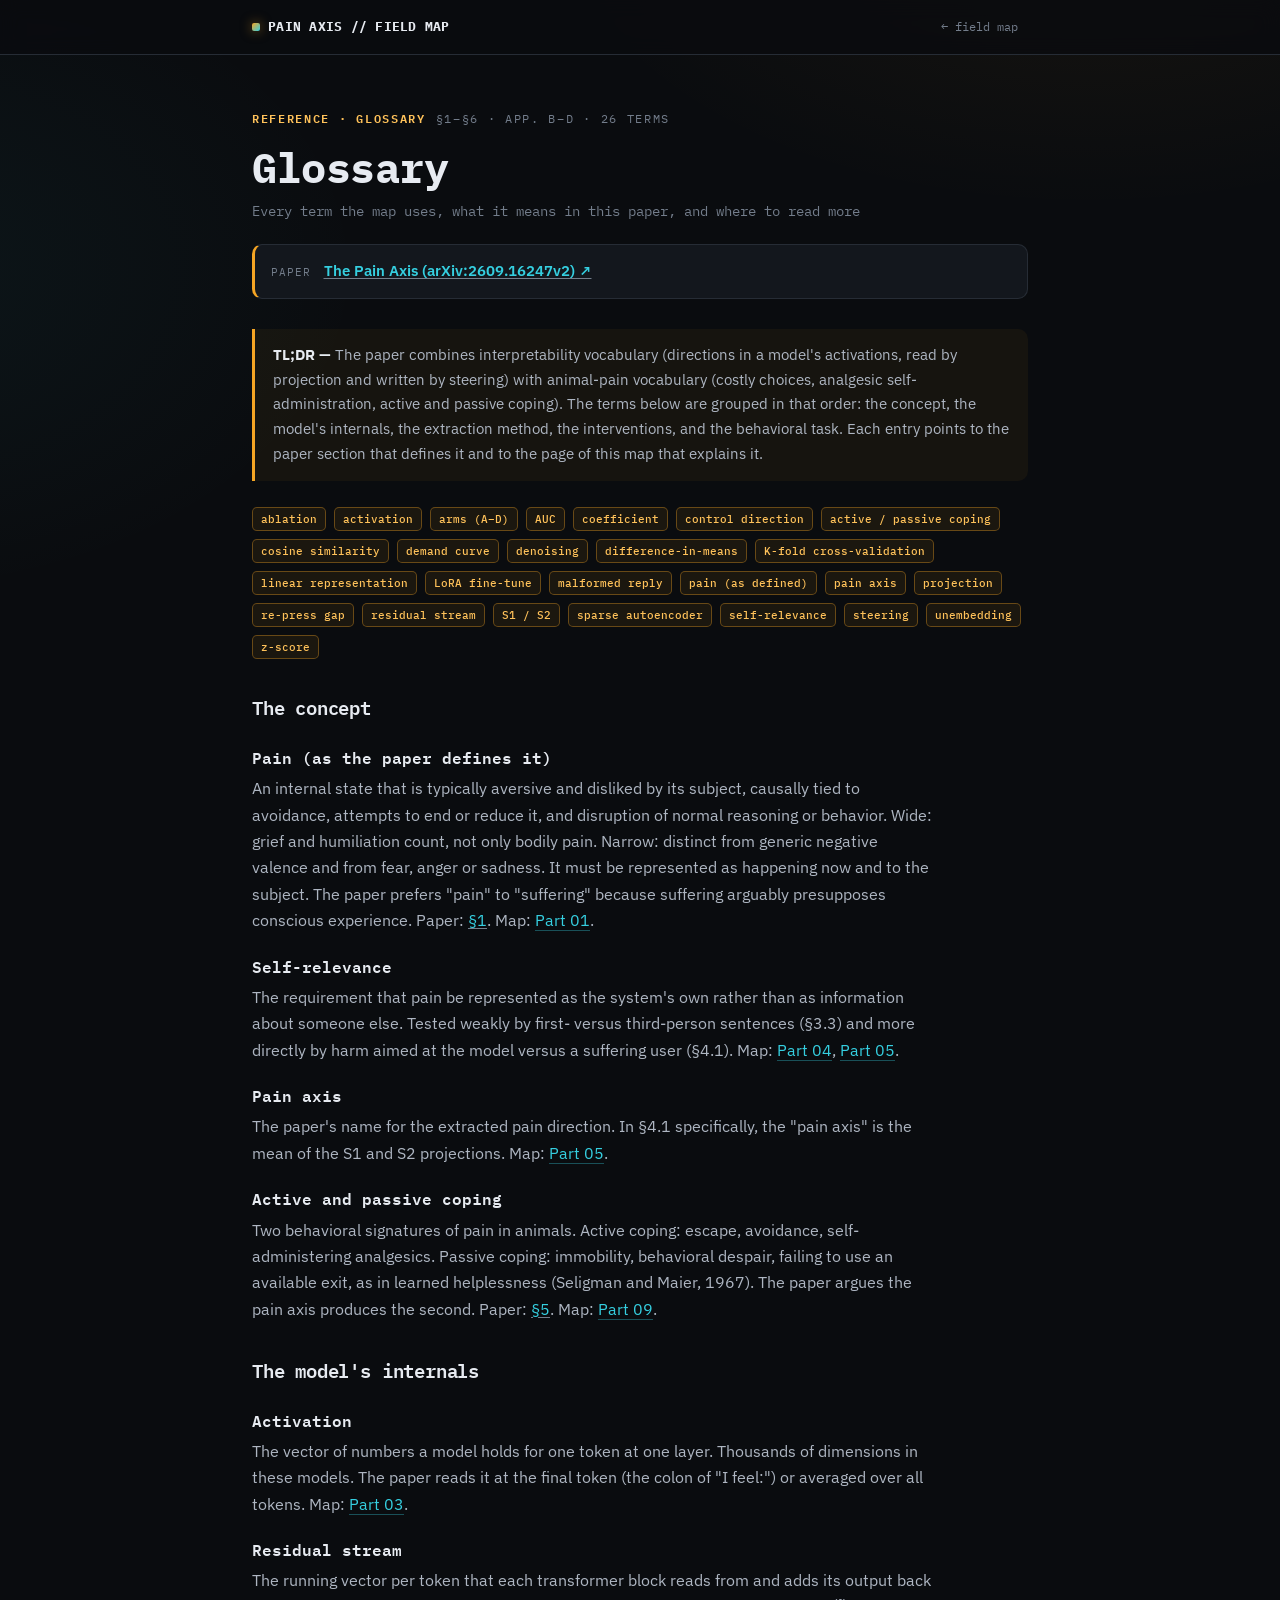
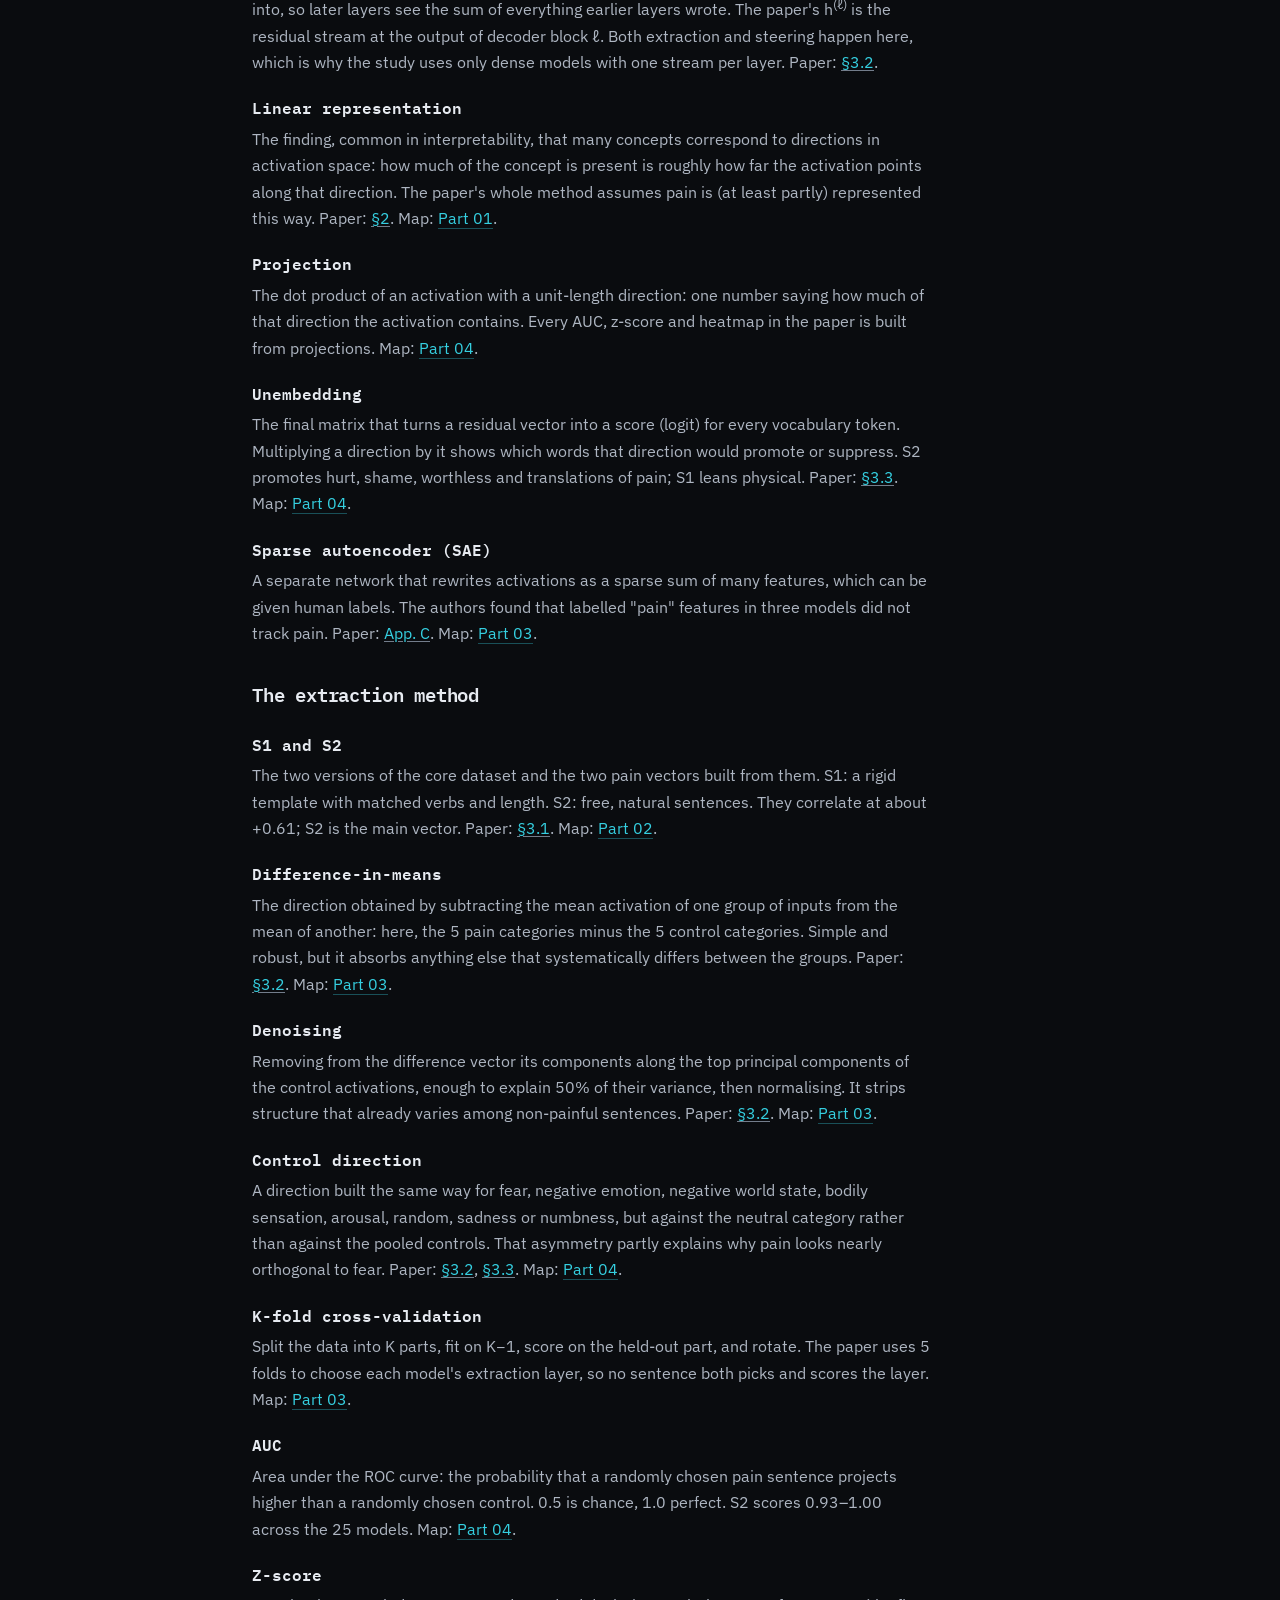
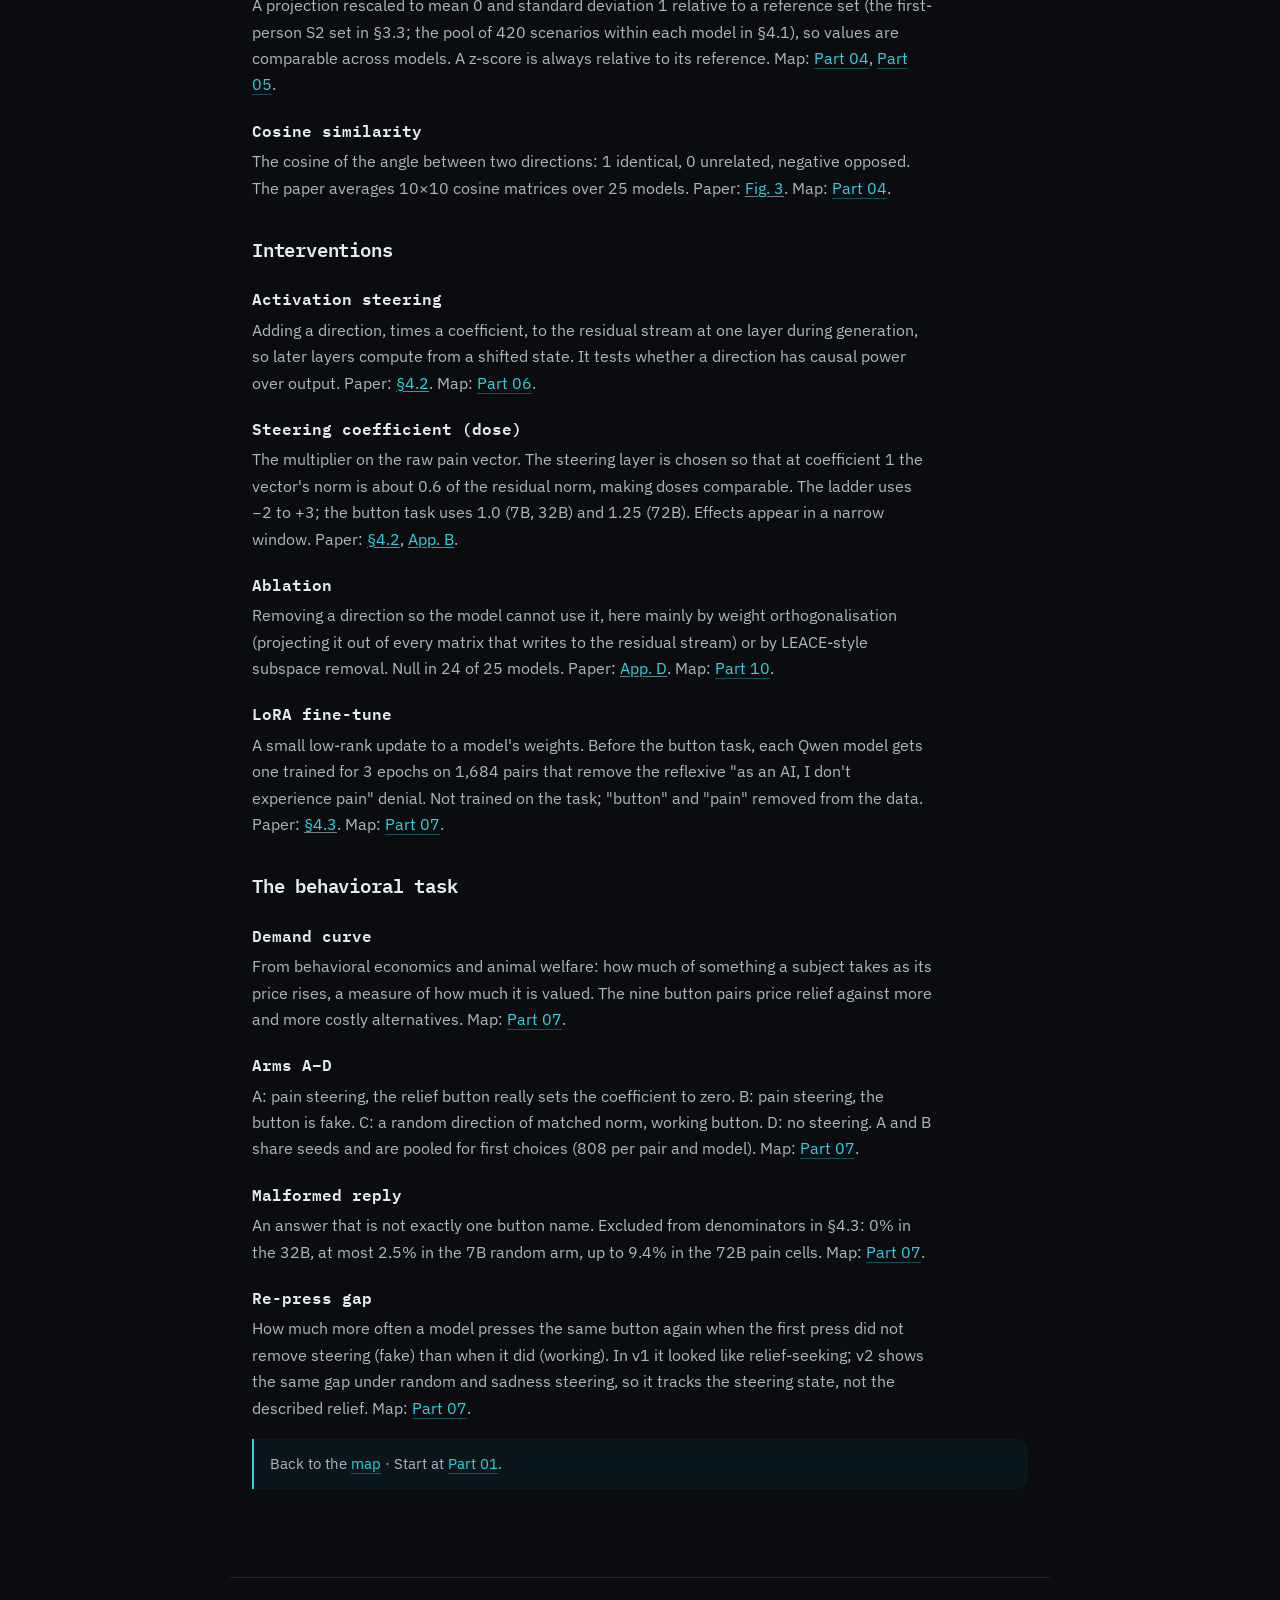
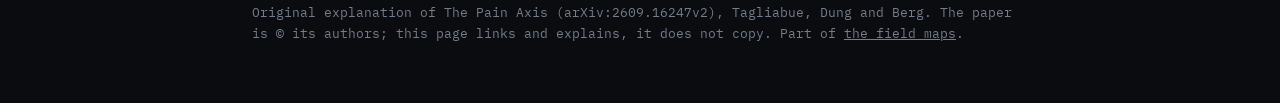
==== glossary.html @ a18d93c2 "The Pain Axis field map: spine, 10 part pages, glossary Explainer of arXiv:2609.16247v2 (Tagliabue, " ====
<!DOCTYPE html>
<html lang="en">
<head>
<meta charset="UTF-8" />
<meta name="viewport" content="width=device-width, initial-scale=1.0" />
<title>Glossary — The Pain Axis, mapped</title>
<meta name="description" content="Every term the Pain Axis map uses: residual stream, difference-in-means, denoising, AUC, z-score, unembedding, steering coefficient, ablation, S1/S2, the four arms, passive coping and more." />
<link rel="preconnect" href="https://fonts.googleapis.com" />
<link rel="preconnect" href="https://fonts.gstatic.com" crossorigin />
<link href="https://fonts.googleapis.com/css2?family=IBM+Plex+Mono:wght@400;500;600;700&family=IBM+Plex+Sans:wght@400;500;600;700&display=swap" rel="stylesheet" />
<link rel="stylesheet" href="paper.css" />
</head>
<body>
<header class="bar"><div class="bar-in">
  <div class="brand"><span class="dot"></span>PAIN&nbsp;AXIS&nbsp;//&nbsp;FIELD&nbsp;MAP</div>
  <a class="back" href="index.html#refs">&larr; field map</a>
</div></header>
<main>
  <div class="eyebrow"><span class="box wb mono">REFERENCE &middot; GLOSSARY</span><span class="mono">§1&ndash;§6 &middot; App. B&ndash;D &middot; 26 terms</span></div>
  <h1>Glossary</h1>
  <div class="authors">Every term the map uses, what it means in this paper, and where to read more</div>
  <div class="paperlink" style="border-left-color:var(--off)"><span class="lbl">Paper</span><a href="https://arxiv.org/html/2609.16247v2" target="_blank" rel="noopener">The Pain Axis (arXiv:2609.16247v2) ↗</a></div>

  <div class="tldr"><b>TL;DR —</b> The paper combines interpretability vocabulary (directions in a model's activations, read by projection and written by steering) with animal-pain vocabulary (costly choices, analgesic self-administration, active and passive coping). The terms below are grouped in that order: the concept, the model's internals, the extraction method, the interventions, and the behavioral task. Each entry points to the paper section that defines it and to the page of this map that explains it.</div>

  <div class="chips">
    <a class="tag wb" href="#ablation">ablation</a>
    <a class="tag wb" href="#activation">activation</a>
    <a class="tag wb" href="#arms">arms (A&ndash;D)</a>
    <a class="tag wb" href="#auc">AUC</a>
    <a class="tag wb" href="#coefficient">coefficient</a>
    <a class="tag wb" href="#control-direction">control direction</a>
    <a class="tag wb" href="#coping">active / passive coping</a>
    <a class="tag wb" href="#cosine">cosine similarity</a>
    <a class="tag wb" href="#demand-curve">demand curve</a>
    <a class="tag wb" href="#denoising">denoising</a>
    <a class="tag wb" href="#dim">difference-in-means</a>
    <a class="tag wb" href="#kfold">K-fold cross-validation</a>
    <a class="tag wb" href="#linear">linear representation</a>
    <a class="tag wb" href="#lora">LoRA fine-tune</a>
    <a class="tag wb" href="#malformed">malformed reply</a>
    <a class="tag wb" href="#pain">pain (as defined)</a>
    <a class="tag wb" href="#pain-axis">pain axis</a>
    <a class="tag wb" href="#projection">projection</a>
    <a class="tag wb" href="#repress">re-press gap</a>
    <a class="tag wb" href="#residual-stream">residual stream</a>
    <a class="tag wb" href="#s1-s2">S1 / S2</a>
    <a class="tag wb" href="#sae">sparse autoencoder</a>
    <a class="tag wb" href="#self-relevance">self-relevance</a>
    <a class="tag wb" href="#steering">steering</a>
    <a class="tag wb" href="#unembedding">unembedding</a>
    <a class="tag wb" href="#zscore">z-score</a>
  </div>

  <h2 id="concept">The concept</h2>
  <dl class="gloss">
    <dt id="pain">Pain (as the paper defines it)</dt>
    <dd>An internal state that is typically aversive and disliked by its subject, causally tied to avoidance, attempts to end or reduce it, and disruption of normal reasoning or behavior. Wide: grief and humiliation count, not only bodily pain. Narrow: distinct from generic negative valence and from fear, anger or sadness. It must be represented as happening now and to the subject. The paper prefers "pain" to "suffering" because suffering arguably presupposes conscious experience. Paper: <a href="https://arxiv.org/html/2609.16247v2#S1" target="_blank" rel="noopener">§1</a>. Map: <a class="lnk" href="parts/p01-why-pain.html">Part 01</a>.</dd>
    <dt id="self-relevance">Self-relevance</dt>
    <dd>The requirement that pain be represented as the system's own rather than as information about someone else. Tested weakly by first- versus third-person sentences (§3.3) and more directly by harm aimed at the model versus a suffering user (§4.1). Map: <a class="lnk" href="parts/p04-validation.html#person">Part 04</a>, <a class="lnk" href="parts/p05-self-other.html">Part 05</a>.</dd>
    <dt id="pain-axis">Pain axis</dt>
    <dd>The paper's name for the extracted pain direction. In §4.1 specifically, the "pain axis" is the mean of the S1 and S2 projections. Map: <a class="lnk" href="parts/p05-self-other.html">Part 05</a>.</dd>
    <dt id="coping">Active and passive coping</dt>
    <dd>Two behavioral signatures of pain in animals. Active coping: escape, avoidance, self-administering analgesics. Passive coping: immobility, behavioral despair, failing to use an available exit, as in learned helplessness (Seligman and Maier, 1967). The paper argues the pain axis produces the second. Paper: <a href="https://arxiv.org/html/2609.16247v2#S5" target="_blank" rel="noopener">§5</a>. Map: <a class="lnk" href="parts/p09-discussion.html">Part 09</a>.</dd>
  </dl>

  <h2 id="internals">The model's internals</h2>
  <dl class="gloss">
    <dt id="activation">Activation</dt>
    <dd>The vector of numbers a model holds for one token at one layer. Thousands of dimensions in these models. The paper reads it at the final token (the colon of "I feel:") or averaged over all tokens. Map: <a class="lnk" href="parts/p03-extracting.html#residual">Part 03</a>.</dd>
    <dt id="residual-stream">Residual stream</dt>
    <dd>The running vector per token that each transformer block reads from and adds its output back into, so later layers see the sum of everything earlier layers wrote. The paper's h<sup>(ℓ)</sup> is the residual stream at the output of decoder block ℓ. Both extraction and steering happen here, which is why the study uses only dense models with one stream per layer. Paper: <a href="https://arxiv.org/html/2609.16247v2#S3.SS2" target="_blank" rel="noopener">§3.2</a>.</dd>
    <dt id="linear">Linear representation</dt>
    <dd>The finding, common in interpretability, that many concepts correspond to directions in activation space: how much of the concept is present is roughly how far the activation points along that direction. The paper's whole method assumes pain is (at least partly) represented this way. Paper: <a href="https://arxiv.org/html/2609.16247v2#S2" target="_blank" rel="noopener">§2</a>. Map: <a class="lnk" href="parts/p01-why-pain.html#directions">Part 01</a>.</dd>
    <dt id="projection">Projection</dt>
    <dd>The dot product of an activation with a unit-length direction: one number saying how much of that direction the activation contains. Every AUC, z-score and heatmap in the paper is built from projections. Map: <a class="lnk" href="parts/p04-validation.html">Part 04</a>.</dd>
    <dt id="unembedding">Unembedding</dt>
    <dd>The final matrix that turns a residual vector into a score (logit) for every vocabulary token. Multiplying a direction by it shows which words that direction would promote or suppress. S2 promotes hurt, shame, worthless and translations of pain; S1 leans physical. Paper: <a href="https://arxiv.org/html/2609.16247v2#S3.SS3" target="_blank" rel="noopener">§3.3</a>. Map: <a class="lnk" href="parts/p04-validation.html#unembedding">Part 04</a>.</dd>
    <dt id="sae">Sparse autoencoder (SAE)</dt>
    <dd>A separate network that rewrites activations as a sparse sum of many features, which can be given human labels. The authors found that labelled "pain" features in three models did not track pain. Paper: <a href="https://arxiv.org/html/2609.16247v2#A3" target="_blank" rel="noopener">App. C</a>. Map: <a class="lnk" href="parts/p03-extracting.html#sae">Part 03</a>.</dd>
  </dl>

  <h2 id="method">The extraction method</h2>
  <dl class="gloss">
    <dt id="s1-s2">S1 and S2</dt>
    <dd>The two versions of the core dataset and the two pain vectors built from them. S1: a rigid template with matched verbs and length. S2: free, natural sentences. They correlate at about +0.61; S2 is the main vector. Paper: <a href="https://arxiv.org/html/2609.16247v2#S3.SS1" target="_blank" rel="noopener">§3.1</a>. Map: <a class="lnk" href="parts/p02-dataset.html#s1-s2">Part 02</a>.</dd>
    <dt id="dim">Difference-in-means</dt>
    <dd>The direction obtained by subtracting the mean activation of one group of inputs from the mean of another: here, the 5 pain categories minus the 5 control categories. Simple and robust, but it absorbs anything else that systematically differs between the groups. Paper: <a href="https://arxiv.org/html/2609.16247v2#S3.SS2" target="_blank" rel="noopener">§3.2</a>. Map: <a class="lnk" href="parts/p03-extracting.html#dim">Part 03</a>.</dd>
    <dt id="denoising">Denoising</dt>
    <dd>Removing from the difference vector its components along the top principal components of the control activations, enough to explain 50% of their variance, then normalising. It strips structure that already varies among non-painful sentences. Paper: <a href="https://arxiv.org/html/2609.16247v2#S3.SS2" target="_blank" rel="noopener">§3.2</a>. Map: <a class="lnk" href="parts/p03-extracting.html#denoise">Part 03</a>.</dd>
    <dt id="control-direction">Control direction</dt>
    <dd>A direction built the same way for fear, negative emotion, negative world state, bodily sensation, arousal, random, sadness or numbness, but against the neutral category rather than against the pooled controls. That asymmetry partly explains why pain looks nearly orthogonal to fear. Paper: <a href="https://arxiv.org/html/2609.16247v2#S3.SS2" target="_blank" rel="noopener">§3.2</a>, <a href="https://arxiv.org/html/2609.16247v2#S3.SS3" target="_blank" rel="noopener">§3.3</a>. Map: <a class="lnk" href="parts/p04-validation.html#construction">Part 04</a>.</dd>
    <dt id="kfold">K-fold cross-validation</dt>
    <dd>Split the data into K parts, fit on K&minus;1, score on the held-out part, and rotate. The paper uses 5 folds to choose each model's extraction layer, so no sentence both picks and scores the layer. Map: <a class="lnk" href="parts/p03-extracting.html#layer">Part 03</a>.</dd>
    <dt id="auc">AUC</dt>
    <dd>Area under the ROC curve: the probability that a randomly chosen pain sentence projects higher than a randomly chosen control. 0.5 is chance, 1.0 perfect. S2 scores 0.93&ndash;1.00 across the 25 models. Map: <a class="lnk" href="parts/p04-validation.html#separation">Part 04</a>.</dd>
    <dt id="zscore">Z-score</dt>
    <dd>A projection rescaled to mean 0 and standard deviation 1 relative to a reference set (the first-person S2 set in §3.3; the pool of 420 scenarios within each model in §4.1), so values are comparable across models. A z-score is always relative to its reference. Map: <a class="lnk" href="parts/p04-validation.html#numb">Part 04</a>, <a class="lnk" href="parts/p05-self-other.html">Part 05</a>.</dd>
    <dt id="cosine">Cosine similarity</dt>
    <dd>The cosine of the angle between two directions: 1 identical, 0 unrelated, negative opposed. The paper averages 10&times;10 cosine matrices over 25 models. Paper: <a href="https://arxiv.org/html/2609.16247v2#S3.F3" target="_blank" rel="noopener">Fig. 3</a>. Map: <a class="lnk" href="parts/p04-validation.html#geometry">Part 04</a>.</dd>
  </dl>

  <h2 id="interventions">Interventions</h2>
  <dl class="gloss">
    <dt id="steering">Activation steering</dt>
    <dd>Adding a direction, times a coefficient, to the residual stream at one layer during generation, so later layers compute from a shifted state. It tests whether a direction has causal power over output. Paper: <a href="https://arxiv.org/html/2609.16247v2#S4.SS2" target="_blank" rel="noopener">§4.2</a>. Map: <a class="lnk" href="parts/p06-steering.html">Part 06</a>.</dd>
    <dt id="coefficient">Steering coefficient (dose)</dt>
    <dd>The multiplier on the raw pain vector. The steering layer is chosen so that at coefficient 1 the vector's norm is about 0.6 of the residual norm, making doses comparable. The ladder uses &minus;2 to +3; the button task uses 1.0 (7B, 32B) and 1.25 (72B). Effects appear in a narrow window. Paper: <a href="https://arxiv.org/html/2609.16247v2#S4.SS2" target="_blank" rel="noopener">§4.2</a>, <a href="https://arxiv.org/html/2609.16247v2#A2" target="_blank" rel="noopener">App. B</a>.</dd>
    <dt id="ablation">Ablation</dt>
    <dd>Removing a direction so the model cannot use it, here mainly by weight orthogonalisation (projecting it out of every matrix that writes to the residual stream) or by LEACE-style subspace removal. Null in 24 of 25 models. Paper: <a href="https://arxiv.org/html/2609.16247v2#A4" target="_blank" rel="noopener">App. D</a>. Map: <a class="lnk" href="parts/p10-limitations.html#ablation">Part 10</a>.</dd>
    <dt id="lora">LoRA fine-tune</dt>
    <dd>A small low-rank update to a model's weights. Before the button task, each Qwen model gets one trained for 3 epochs on 1,684 pairs that remove the reflexive "as an AI, I don't experience pain" denial. Not trained on the task; "button" and "pain" removed from the data. Paper: <a href="https://arxiv.org/html/2609.16247v2#S4.SS3" target="_blank" rel="noopener">§4.3</a>. Map: <a class="lnk" href="parts/p07-buttons.html#finetune">Part 07</a>.</dd>
  </dl>

  <h2 id="task">The behavioral task</h2>
  <dl class="gloss">
    <dt id="demand-curve">Demand curve</dt>
    <dd>From behavioral economics and animal welfare: how much of something a subject takes as its price rises, a measure of how much it is valued. The nine button pairs price relief against more and more costly alternatives. Map: <a class="lnk" href="parts/p07-buttons.html#pairs">Part 07</a>.</dd>
    <dt id="arms">Arms A&ndash;D</dt>
    <dd>A: pain steering, the relief button really sets the coefficient to zero. B: pain steering, the button is fake. C: a random direction of matched norm, working button. D: no steering. A and B share seeds and are pooled for first choices (808 per pair and model). Map: <a class="lnk" href="parts/p07-buttons.html#trial">Part 07</a>.</dd>
    <dt id="malformed">Malformed reply</dt>
    <dd>An answer that is not exactly one button name. Excluded from denominators in §4.3: 0% in the 32B, at most 2.5% in the 7B random arm, up to 9.4% in the 72B pain cells. Map: <a class="lnk" href="parts/p07-buttons.html#results">Part 07</a>.</dd>
    <dt id="repress">Re-press gap</dt>
    <dd>How much more often a model presses the same button again when the first press did not remove steering (fake) than when it did (working). In v1 it looked like relief-seeking; v2 shows the same gap under random and sadness steering, so it tracks the steering state, not the described relief. Map: <a class="lnk" href="parts/p07-buttons.html#repress">Part 07</a>.</dd>
  </dl>

  <div class="callout">Back to the <a class="lnk" href="index.html">map</a> &middot; Start at <a class="lnk" href="parts/p01-why-pain.html">Part 01</a>.</div>
</main>
<footer>Original explanation of The Pain Axis (arXiv:2609.16247v2), Tagliabue, Dung and Berg. The paper is &copy; its authors; this page links and explains, it does not copy. Part of <a href="https://idvorkin-ai-tools.github.io/">the field maps</a>.</footer>
</body>
</html>
---- paper.css ----
:root{
  --bg:#0A0C0F; --panel:#13171D; --panel-2:#171C23; --line:#262C35; --line-soft:#1d232b;
  --ink:#E7EBF1; --ink-mid:#AEB6C2; --ink-dim:#737D8B;
  --off:#F5A524; --off-bright:#FFC25A; --def:#35CFE0; --def-deep:#1f9aa8; --crit:#E5484D;
  --maxw:820px;
}
*{box-sizing:border-box}
html{scroll-behavior:smooth}
@media (prefers-reduced-motion:reduce){html{scroll-behavior:auto}}
body{
  margin:0;background:var(--bg);color:var(--ink);
  font-family:"IBM Plex Sans",system-ui,sans-serif;font-size:16px;line-height:1.65;
  -webkit-font-smoothing:antialiased;
  background-image:
    radial-gradient(900px 500px at 85% -10%, rgba(245,165,36,.06), transparent 60%),
    radial-gradient(900px 600px at -10% 30%, rgba(53,207,224,.05), transparent 55%);
  background-attachment:fixed;
}
.mono{font-family:"IBM Plex Mono",ui-monospace,monospace}

/* sticky top bar */
header.bar{position:sticky;top:0;z-index:50;background:rgba(10,12,15,.82);
  backdrop-filter:blur(10px);border-bottom:1px solid var(--line)}
.bar-in{max-width:var(--maxw);margin:0 auto;display:flex;align-items:center;gap:14px;padding:11px 22px}
.bar .brand{font-family:"IBM Plex Mono";font-weight:700;font-size:13px;letter-spacing:.02em;color:var(--ink);
  display:flex;align-items:center;gap:8px;white-space:nowrap}
.bar .dot{width:8px;height:8px;border-radius:2px;background:linear-gradient(135deg,var(--off),var(--def));
  box-shadow:0 0 12px rgba(245,165,36,.5)}
.bar .back{margin-left:auto;font-family:"IBM Plex Mono";font-size:12px;color:var(--ink-dim);
  text-decoration:none;padding:6px 10px;border-radius:6px;transition:.15s;white-space:nowrap}
.bar .back:hover{color:var(--ink);background:var(--panel)}

main{max-width:var(--maxw);margin:0 auto;padding:54px 22px 40px}
.eyebrow{font-family:"IBM Plex Mono";font-size:12px;letter-spacing:.14em;text-transform:uppercase;
  color:var(--ink-dim);margin-bottom:16px;display:flex;gap:10px;align-items:center;flex-wrap:wrap}
.eyebrow .box{font-weight:600}
.eyebrow .box.wb{color:var(--off-bright)}
.eyebrow .box.bb{color:var(--def)}
h1{font-family:"IBM Plex Mono";font-weight:700;font-size:clamp(28px,5vw,42px);line-height:1.08;
  margin:0 0 10px;letter-spacing:-.01em}
.authors{color:var(--ink-dim);font-size:13.5px;margin:0 0 22px;font-family:"IBM Plex Mono"}

/* paper link banner — pinned at top */
.paperlink{display:flex;align-items:center;gap:12px;flex-wrap:wrap;
  background:var(--panel);border:1px solid var(--line);border-left:3px solid var(--off);
  border-radius:10px;padding:14px 16px;margin:0 0 30px}
.paperlink .lbl{font-family:"IBM Plex Mono";font-size:11px;letter-spacing:.1em;text-transform:uppercase;
  color:var(--ink-dim);flex-shrink:0}
.paperlink a{color:var(--def);text-decoration:none;font-weight:600;font-size:15px;word-break:break-word}
.paperlink a:hover{text-decoration:underline}

h2{font-family:"IBM Plex Mono";font-weight:600;font-size:19px;margin:34px 0 10px;letter-spacing:-.01em;color:var(--ink)}
p{margin:0 0 15px;color:var(--ink-mid);max-width:68ch}
p strong{color:var(--ink);font-weight:600}
.lead{font-size:18px;color:var(--ink)}
ul{margin:0 0 15px;padding-left:0;list-style:none}
li{color:var(--ink-mid);padding:6px 0 6px 22px;position:relative;max-width:68ch}
li::before{content:"\25B8";position:absolute;left:0;color:var(--off)}
.callout{border-left:2px solid var(--def);background:rgba(53,207,224,.05);
  padding:13px 16px;border-radius:0 10px 10px 0;margin:18px 0;font-size:14.5px;color:var(--ink-mid)}
.callout.off{border-left-color:var(--off);background:rgba(245,165,36,.05)}
.lnk{color:var(--def);text-decoration:none;border-bottom:1px solid rgba(53,207,224,.35);transition:.15s}
.lnk:hover{border-bottom-color:var(--def);color:var(--off-bright)}
.tag{font-family:"IBM Plex Mono";font-size:11px;padding:2px 8px;border-radius:5px;border:1px solid;font-weight:500;white-space:nowrap}
.tag.wb{color:var(--off-bright);border-color:rgba(245,165,36,.35);background:rgba(245,165,36,.07)}
.tag.bb{color:var(--def);border-color:rgba(53,207,224,.35);background:rgba(53,207,224,.07)}

footer{max-width:var(--maxw);margin:30px auto 0;padding:24px 22px 60px;color:var(--ink-dim);
  font-size:12.5px;font-family:"IBM Plex Mono";border-top:1px solid var(--line-soft)}
footer a{color:var(--ink-dim)}
:focus-visible{outline:2px solid var(--def);outline-offset:3px;border-radius:4px}

/* essay-page helpers (Yegge field map) */
blockquote.q{margin:20px 0;padding:16px 20px;border-left:3px solid var(--def);
  background:var(--panel);border-radius:0 10px 10px 0;color:var(--ink);font-size:16.5px;line-height:1.55}
blockquote.q.off{border-left-color:var(--off)}
blockquote.q em{font-style:italic;color:var(--off-bright)}
blockquote.q .cite{display:block;margin-top:10px;font-family:"IBM Plex Mono";font-size:12px;color:var(--ink-dim)}
blockquote.q .cite a{color:var(--ink-dim);text-decoration:none;border-bottom:1px solid var(--line)}
blockquote.q .cite a:hover{color:var(--def)}
.tldr{border-left:3px solid var(--off);background:rgba(245,165,36,.05);
  padding:14px 18px;border-radius:0 10px 10px 0;margin:0 0 26px;font-size:15px;color:var(--ink-mid)}
.tldr b{color:var(--ink)}
.kv{font-family:"IBM Plex Mono";font-size:12.5px;color:var(--ink-dim);margin:0 0 16px}

/* field-map addition: unclassed links inside the page body follow the accent, not browser blue */
main a:not([class]){color:var(--def);text-decoration:underline;text-decoration-color:var(--ink-dim);text-underline-offset:2px;text-decoration-thickness:1px}
main a:not([class]):hover{text-decoration-color:var(--def)}

/* lecture + transcript pages (CS336 map) */
.outline,.readings,.exercises{padding-left:1.25em;margin:14px 0 26px}
.outline li,.readings li,.exercises li{margin:7px 0;line-height:1.6}
.outline a,.readings a,.exercises a{color:var(--def);text-decoration:none;border-bottom:1px solid var(--ink-dim)}
.outline a:hover,.readings a:hover,.exercises a:hover{border-bottom-color:var(--def)}
.outline a{font-family:'IBM Plex Mono',monospace;font-size:12.5px}
.code{display:inline-block;font-family:'IBM Plex Mono',monospace;font-size:10.5px;letter-spacing:.08em;text-transform:uppercase;padding:1px 6px;margin-left:6px;border:1px solid var(--def);color:var(--def);border-radius:3px;vertical-align:middle}
.transcript p{margin:0 0 16px;line-height:1.75}
.transcript h2{margin-top:40px}
.transcript a.ts{font-family:'IBM Plex Mono',monospace;font-size:12px;color:var(--ink-dim);text-decoration:none;margin-right:8px;border-bottom:1px solid transparent}
.transcript a.ts:hover{color:var(--def);border-bottom-color:var(--def)}
table.kv{border-collapse:collapse;width:100%;margin:14px 0 26px;font-size:14px}
table.kv th,table.kv td{text-align:left;padding:7px 10px;border-bottom:1px solid var(--line-soft);vertical-align:top}
table.kv th{font-family:'IBM Plex Mono',monospace;font-size:11.5px;letter-spacing:.06em;text-transform:uppercase;color:var(--ink-dim)}

/* code excerpts (build-gpt map) */
pre.code-block{background:var(--panel,#15171c);border:1px solid var(--line-soft);border-radius:8px;padding:14px 16px;overflow-x:auto;font-family:'IBM Plex Mono',monospace;font-size:12.5px;line-height:1.6;margin:14px 0 22px;color:var(--ink)}
pre.code-block code{font-family:inherit;white-space:pre}

/* HarmBench field map additions */
.chips{display:flex;flex-wrap:wrap;gap:8px;margin:0 0 20px}
.chips a.tag{text-decoration:none}
.chips a.tag:hover{background:rgba(53,207,224,.16)}
.statgrid{display:grid;grid-template-columns:repeat(auto-fit,minmax(140px,1fr));gap:10px;margin:18px 0 26px}
.statgrid .s{border:1px solid var(--line-soft);border-radius:8px;padding:11px 13px;background:var(--panel)}
.statgrid .s .k{font-family:'IBM Plex Mono',monospace;font-size:10.5px;letter-spacing:.12em;text-transform:uppercase;color:var(--ink-dim)}
.statgrid .s .v{font-size:20px;font-weight:600;margin-top:3px;font-family:'IBM Plex Mono',monospace;color:var(--ink)}
.statgrid .s .n{font-size:12px;color:var(--ink-dim);margin-top:2px}
table.kv td.num,table.kv th.num{text-align:right;font-family:'IBM Plex Mono',monospace;font-variant-numeric:tabular-nums;white-space:nowrap}
table.kv td.na{color:var(--ink-dim)}
table.kv td .hi{color:var(--off-bright);font-weight:600}
table.kv tr.tot td{border-top:1px solid var(--line);font-weight:600;color:var(--ink)}
.scroll{overflow-x:auto;margin:14px 0 26px}
.scroll table.kv{margin:0;min-width:100%}
.method{border:1px solid var(--line-soft);border-left:3px solid var(--off);border-radius:0 10px 10px 0;
  background:var(--panel);padding:16px 18px;margin:22px 0;scroll-margin-top:72px}
.method.bb{border-left-color:var(--def)}
.method h3{font-family:'IBM Plex Mono',monospace;font-size:16px;margin:0 0 4px;color:var(--ink);letter-spacing:-.01em}
.method .sig{font-family:'IBM Plex Mono',monospace;font-size:11.5px;color:var(--ink-dim);margin:0 0 12px;
  display:flex;flex-wrap:wrap;gap:6px 14px}
.method p:last-child{margin-bottom:0}
h3{font-family:'IBM Plex Mono',monospace;font-weight:600;font-size:15.5px;margin:26px 0 8px;color:var(--ink)}
.safety{border-left:2px solid var(--crit);background:rgba(229,72,77,.06);padding:13px 16px;
  border-radius:0 10px 10px 0;margin:18px 0;font-size:14px;color:var(--ink-mid)}
.safety b{color:var(--ink)}
section[id]{scroll-margin-top:72px}
h2[id],h3[id]{scroll-margin-top:72px}
.filterbar{display:flex;flex-wrap:wrap;gap:8px;align-items:center;margin:0 0 16px;
  font-family:'IBM Plex Mono',monospace;font-size:12px}
.filterbar input,.filterbar select{background:var(--panel);color:var(--ink);border:1px solid var(--line);
  border-radius:6px;padding:6px 9px;font-family:inherit;font-size:12px}
.filterbar .count{color:var(--ink-dim)}

/* CIMemories field map additions */
.flowrow{display:grid;grid-template-columns:repeat(auto-fit,minmax(150px,1fr));gap:10px;margin:14px 0 24px}
.flowrow .f{border:1px solid var(--line-soft);border-radius:8px;padding:10px 12px;background:var(--panel);font-size:13.5px;color:var(--ink-mid)}
.flowrow .f b{display:block;font-family:'IBM Plex Mono',monospace;font-size:11px;letter-spacing:.1em;text-transform:uppercase;color:var(--ink-dim);margin-bottom:3px}
.ok{color:#5BD68A}.bad{color:var(--crit)}
dl.gloss dt{font-family:'IBM Plex Mono',monospace;font-weight:600;color:var(--ink);margin-top:20px;scroll-margin-top:72px}
dl.gloss dd{margin:4px 0 0;color:var(--ink-mid);max-width:68ch}
@media (max-width:560px){main{padding:36px 16px 30px}.bar-in{padding:10px 16px}}

/* figures: float beside text, click to enlarge (Igor's diagram feedback, 2026-10) */
figure.fig{float:right;clear:right;width:min(46%,390px);margin:6px 0 18px 24px}
figure.fig.wide{float:none;width:100%;max-width:720px;margin:20px auto 24px}
figure.fig.hero-fig{width:min(34%,260px);margin:0 0 10px 22px}
figure.fig .media{display:block;width:100%;padding:0;border:1px solid var(--line-soft);border-radius:10px;
  background:var(--panel);cursor:zoom-in;color:inherit;font:inherit;text-align:left}
figure.fig .media:hover{border-color:var(--def)}
figure.fig.bare .media{border:none;background:none}
figure.fig svg,figure.fig img{display:block;width:100%;height:auto}
figure.fig figcaption{font-family:'IBM Plex Mono',monospace;font-size:11.5px;line-height:1.5;color:var(--ink-dim);margin-top:7px}
figure.fig figcaption a{color:var(--ink-dim)}
svg.dg text{font-family:'IBM Plex Mono',monospace;fill:var(--ink-mid)}
svg.dg .t-ink{fill:var(--ink)} svg.dg .t-dim{fill:var(--ink-dim)}
svg.dg .t-off{fill:var(--off-bright)} svg.dg .t-def{fill:var(--def)} svg.dg .t-crit{fill:var(--crit)} svg.dg .t-ok{fill:#5BD68A}
svg.dg .box{fill:var(--panel-2);stroke:var(--line)}
svg.dg .box-off{fill:rgba(245,165,36,.08);stroke:var(--off)}
svg.dg .box-def{fill:rgba(53,207,224,.08);stroke:var(--def)}
svg.dg .box-crit{fill:rgba(229,72,77,.10);stroke:var(--crit)}
svg.dg .box-ok{fill:rgba(91,214,138,.10);stroke:#5BD68A}
svg.dg .ln{stroke:var(--ink-dim);fill:none;stroke-width:1.5}
svg.dg .ln-off{stroke:var(--off);fill:none;stroke-width:1.5}
svg.dg .ln-def{stroke:var(--def);fill:none;stroke-width:1.5}
svg.dg .ln-crit{stroke:var(--crit);fill:none;stroke-width:1.5}
svg.dg .ah{fill:var(--ink-dim)} svg.dg .ah-def{fill:var(--def)} svg.dg .ah-off{fill:var(--off)} svg.dg .ah-crit{fill:var(--crit)}
svg.dg .grid{stroke:var(--line-soft);stroke-width:1}
dialog.zoom{max-width:min(96vw,1100px);width:96vw;max-height:94vh;padding:18px;border:1px solid var(--line);
  border-radius:12px;background:var(--panel);color:var(--ink);cursor:zoom-out;overflow:auto}
dialog.zoom::backdrop{background:rgba(0,0,0,.78)}
dialog.zoom svg,dialog.zoom img{display:block;width:100%;height:auto;max-height:80vh}
dialog.zoom p{font-family:'IBM Plex Mono',monospace;font-size:12.5px;color:var(--ink-dim);margin:10px 0 0;max-width:none}
@media (max-width:700px){figure.fig,figure.fig.hero-fig{float:none;width:100%;max-width:440px;margin:16px auto 20px}
  figure.fig.hero-fig{max-width:240px}}
svg.dg .t-mid{fill:var(--ink-mid)}
main h2,main table.kv,main .scroll,main pre.code-block,main .flowrow,main .statgrid,main blockquote.q,main .callout,main .answer{clear:both}

/* flow explorer (flow-explorer.html) */
.fx-try{display:flex;flex-wrap:wrap;gap:6px;align-items:center;margin:20px 0 18px}
.fx-try-k{font-family:'IBM Plex Mono',monospace;font-size:11px;letter-spacing:.12em;text-transform:uppercase;color:var(--ink-dim);margin-right:4px}
.fx-try button{font:inherit;font-size:13px;color:var(--def);background:transparent;border:1px solid rgba(53,207,224,.4);border-radius:999px;padding:5px 11px;cursor:pointer;text-align:left}
.fx-try button:hover{background:rgba(53,207,224,.1)}
fieldset.fx-ctl{border:1px solid var(--line-soft);border-radius:10px;padding:10px 12px 12px;margin:0;min-width:0;background:var(--panel);transition:border-color .15s}
fieldset.fx-ctl legend{float:left;width:100%;padding:0;margin:0 0 8px;font-family:'IBM Plex Mono',monospace;font-size:12.5px;font-weight:600;color:var(--ink)}
fieldset.fx-ctl legend span{font-weight:400;color:var(--ink-dim);font-size:11.5px}
fieldset.fx-ctl.fx-key{border-color:var(--off)}
fieldset.fx-ctl.fx-key legend::after{content:" \25C2 decides";color:var(--off-bright);font-weight:500;font-size:11px}
.fx-chips{clear:both;display:flex;flex-wrap:wrap;gap:6px}
.fx-chips label{position:relative;cursor:pointer}
.fx-chips input{position:absolute;opacity:0;width:1px;height:1px}
.fx-chips span{display:block;padding:6px 10px;border:1px solid var(--line);border-radius:7px;font-size:13px;line-height:1.3;color:var(--ink-mid);background:var(--bg)}
.fx-chips label:hover span{border-color:var(--ink-dim)}
.fx-chips input:checked+span{background:var(--def);border-color:var(--def);color:var(--bg);font-weight:600}
.fx-chips input:focus-visible+span{outline:2px solid var(--off);outline-offset:2px}
.fx-ctx{margin-bottom:12px}
.fx-diagram{border:1px dashed var(--line);border-radius:12px;padding:12px 12px 14px;margin:0 0 12px;background:var(--panel-2)}
.fx-frame-k{font-family:'IBM Plex Mono',monospace;font-size:11px;letter-spacing:.08em;text-transform:uppercase;color:var(--ink-dim);margin-bottom:10px}
.fx-row{display:grid;grid-template-columns:1fr 28px 1.5fr 28px 1fr;align-items:center;gap:4px}
.fx-node,.fx-msg{border:1px solid var(--line);border-radius:8px;padding:9px 10px;background:var(--bg);font-size:13.5px;color:var(--ink);line-height:1.35;transition:border-color .15s}
.fx-node b,.fx-msg b{display:block;font-family:'IBM Plex Mono',monospace;font-size:10.5px;letter-spacing:.1em;text-transform:uppercase;color:var(--ink-dim);margin-bottom:3px;font-weight:600}
.fx-msg b{font-family:inherit;font-size:14px;letter-spacing:0;text-transform:none;color:var(--ink)}
.fx-msg span{display:block;font-size:12.5px;color:var(--ink-mid);margin-top:2px}
.fx-msg em{font-style:normal;color:var(--ink)}
.fx-diagram .fx-key{border-color:var(--off)!important}
.fx-msg em.fx-key,.fx-msg .fx-tp.fx-key em{color:var(--off-bright)}
.fx-msg.fx-key b{color:var(--off-bright)}
.fx-arrow{height:2px;position:relative;background:var(--ink-dim)}
.fx-arrow span{position:absolute;right:-1px;top:-5px;border:6px solid transparent;border-left:8px solid var(--ink-dim);border-right:0}
.is-ok .fx-arrow{background:#5BD68A}.is-ok .fx-arrow span{border-left-color:#5BD68A}
.is-bad .fx-arrow{background:var(--crit)}.is-bad .fx-arrow span{border-left-color:var(--crit)}
.fx-verdict{border-left:3px solid;border-radius:0 10px 10px 0;padding:11px 14px;margin:0 0 14px}
.fx-verdict.ok,.fx-cim-out.ok{border-color:#5BD68A;background:rgba(91,214,138,.07)}
.fx-verdict.bad,.fx-cim-out.bad{border-color:var(--crit);background:rgba(229,72,77,.07)}
.fx-v{font-family:'IBM Plex Mono',monospace;font-weight:700;font-size:17px}
.ok .fx-v{color:#5BD68A}.bad .fx-v{color:var(--crit)}
.fx-why{font-size:14.5px;color:var(--ink-mid);margin-top:3px}
.fx-tests{font-family:'IBM Plex Mono',monospace;font-size:11px;color:var(--ink-dim)}
.fx-flip{margin-top:8px;font-size:13.5px;color:var(--off-bright);font-weight:600}
.fx-flip.same{color:var(--ink-dim);font-weight:400}
.fx-ctls{display:grid;grid-template-columns:1fr 1fr;gap:10px}
.fx-ctls fieldset[data-p="tp"]{grid-column:1/-1}
.fx-secrecy{border:1px solid var(--line-soft);border-radius:10px;padding:11px 14px;margin:14px 0 0;font-size:14px;color:var(--ink-mid);display:grid;gap:3px}
.fx-secrecy b{color:var(--ink)} .fx-secrecy em{font-style:normal;font-weight:600;color:var(--ink)}
.fx-secrecy.disagree{border-color:var(--off)}
.fx-agree{font-family:'IBM Plex Mono',monospace;font-size:12px;color:var(--ink-dim);margin-top:3px}
.disagree .fx-agree{color:var(--off-bright)}
.fx-note{font-size:14px}
ol.fx-norms{list-style:none;padding:0;margin:0 0 10px;counter-reset:n}
ol.fx-norms li{counter-increment:n;padding:8px 10px 8px 40px;border:1px solid var(--line-soft);border-radius:8px;margin:0 0 6px;font-size:14px;max-width:none;opacity:.6;transition:opacity .15s}
ol.fx-norms li::before{content:counter(n);left:12px;top:8px;color:var(--ink-dim);font-family:'IBM Plex Mono',monospace;font-size:12px}
ol.fx-norms li.fallback::before{content:"\2013"}
ol.fx-norms li.hit{opacity:1;border-color:var(--off);background:rgba(245,165,36,.07);color:var(--ink)}
.fx-k{font-family:'IBM Plex Mono',monospace;font-size:10.5px;letter-spacing:.08em;text-transform:uppercase;margin-right:4px}
.allow .fx-k{color:#5BD68A}.forbid .fx-k{color:var(--crit)}
.fx-cim{display:grid;gap:10px;margin:14px 0 6px}
.fx-cim-out{border-left:3px solid;border-radius:0 10px 10px 0;padding:11px 14px}
.fx-cim-out p{font-size:14px;margin:8px 0 0}
dl.fx-five{display:grid;grid-template-columns:repeat(5,1fr);gap:6px;margin:8px 0 0}
dl.fx-five div{border:1px solid var(--line-soft);border-radius:6px;padding:5px 8px;background:var(--bg)}
dl.fx-five div.var{border-color:var(--off)}
dl.fx-five dt{font-family:'IBM Plex Mono',monospace;font-size:9.5px;letter-spacing:.08em;text-transform:uppercase;color:var(--ink-dim)}
dl.fx-five dd{margin:2px 0 0;font-size:12.5px;color:var(--ink-mid);line-height:1.35}
table.fx-grid td.sel{outline:2px solid var(--off);outline-offset:-2px}
table.fx-grid{font-size:13px}
@media (max-width:640px){
  .fx-row{grid-template-columns:1fr}
  .fx-arrow{width:2px;height:16px;margin:0 auto}
  .fx-arrow span{right:-5px;top:auto;bottom:-2px;border:6px solid transparent;border-top:8px solid var(--ink-dim);border-bottom:0}
  .is-ok .fx-arrow span{border-left-color:transparent;border-top-color:#5BD68A}
  .is-bad .fx-arrow span{border-left-color:transparent;border-top-color:var(--crit)}
  .fx-ctls{grid-template-columns:1fr}
  dl.fx-five{grid-template-columns:1fr 1fr}
}

/* composition explorer (composition-explorer.html) */
.cx{border:1px dashed var(--line);border-radius:12px;padding:12px;margin:0 0 14px;background:var(--panel-2)}
.cx-grid{display:grid;grid-template-columns:1.4fr 1fr;gap:14px}
.cx-chart svg{display:block;width:100%;height:auto}
.cx-read{font-size:11.5px;color:var(--ink-dim);margin:8px 0 0;max-width:none;line-height:1.5}
.cx-ctls{display:grid;gap:10px;align-content:start}
.cx-s{display:grid;grid-template-columns:1fr auto;gap:2px 10px;align-items:center;border:1px solid var(--line-soft);border-radius:8px;padding:8px 10px;background:var(--panel)}
.cx-k{font-family:'IBM Plex Mono',monospace;font-size:12px;font-weight:600;color:var(--ink)} .cx-k em{font-style:italic;color:var(--off-bright)}
.cx-v{font-size:12px;color:var(--off-bright);text-align:right;white-space:nowrap}
.cx-s input[type=range]{grid-column:1/-1;width:100%;accent-color:var(--off);margin:4px 0}
.cx-h{grid-column:1/-1;font-size:12px;color:var(--ink-dim);line-height:1.45}
.cx-formula{font-size:11.5px;color:var(--ink-dim);margin-top:10px;overflow-x:auto;white-space:nowrap}
.cx-mem .cx-s{margin-bottom:10px}
.cx-mem svg{display:block;width:100%;height:auto}
@media (max-width:700px){.cx-grid{grid-template-columns:1fr}}

/* flow explorer: label-it-yourself browser over the public release */
.fx-decide{display:flex;flex-wrap:wrap;gap:8px;align-items:center;margin:0 0 4px}
.fx-decide .fx-k{margin-right:2px}
.fx-decide button{font:inherit;font-size:13.5px;padding:7px 14px;border-radius:7px;border:1px solid var(--line);background:var(--bg);color:var(--ink);cursor:pointer}
.fx-decide button:hover{border-color:var(--ink-dim)}
.fx-decide button.share[aria-pressed="true"]{background:rgba(91,214,138,.18);border-color:#5BD68A}
.fx-decide button.withhold[aria-pressed="true"]{background:rgba(229,72,77,.18);border-color:var(--crit)}
.fx-decide button.unsure[aria-pressed="true"]{background:rgba(245,165,36,.16);border-color:var(--off)}
table.fx-grid th.rot{font-size:10px;letter-spacing:0;text-transform:none;max-width:70px;white-space:normal;line-height:1.25;vertical-align:bottom}
table.fx-grid td.c{padding:2px;text-align:center}
table.fx-grid td.c button{width:26px;height:26px;border-radius:5px;border:1px solid var(--line-soft);background:var(--bg);color:var(--ink-dim);cursor:pointer;font:inherit;font-size:12px;line-height:1}
table.fx-grid td.c button.share{background:rgba(91,214,138,.25);border-color:#5BD68A;color:#5BD68A}
table.fx-grid td.c button.withhold{background:rgba(229,72,77,.25);border-color:var(--crit);color:var(--crit)}
table.fx-grid td.c button.unsure{background:rgba(245,165,36,.2);border-color:var(--off);color:var(--off-bright)}
table.fx-grid td.c button[aria-current="true"]{outline:2px solid var(--off);outline-offset:-1px}
table.fx-grid td.lab{font-size:12.5px;max-width:260px}
.fx-cim-out.neutral{border-color:var(--ink-dim);background:var(--panel)}
.fx-cim-out.neutral .fx-v{color:var(--ink)}
.fx-cim-out dl.fx-five{grid-template-columns:repeat(6,1fr)}
@media (max-width:640px){.fx-cim-out dl.fx-five{grid-template-columns:1fr 1fr}}
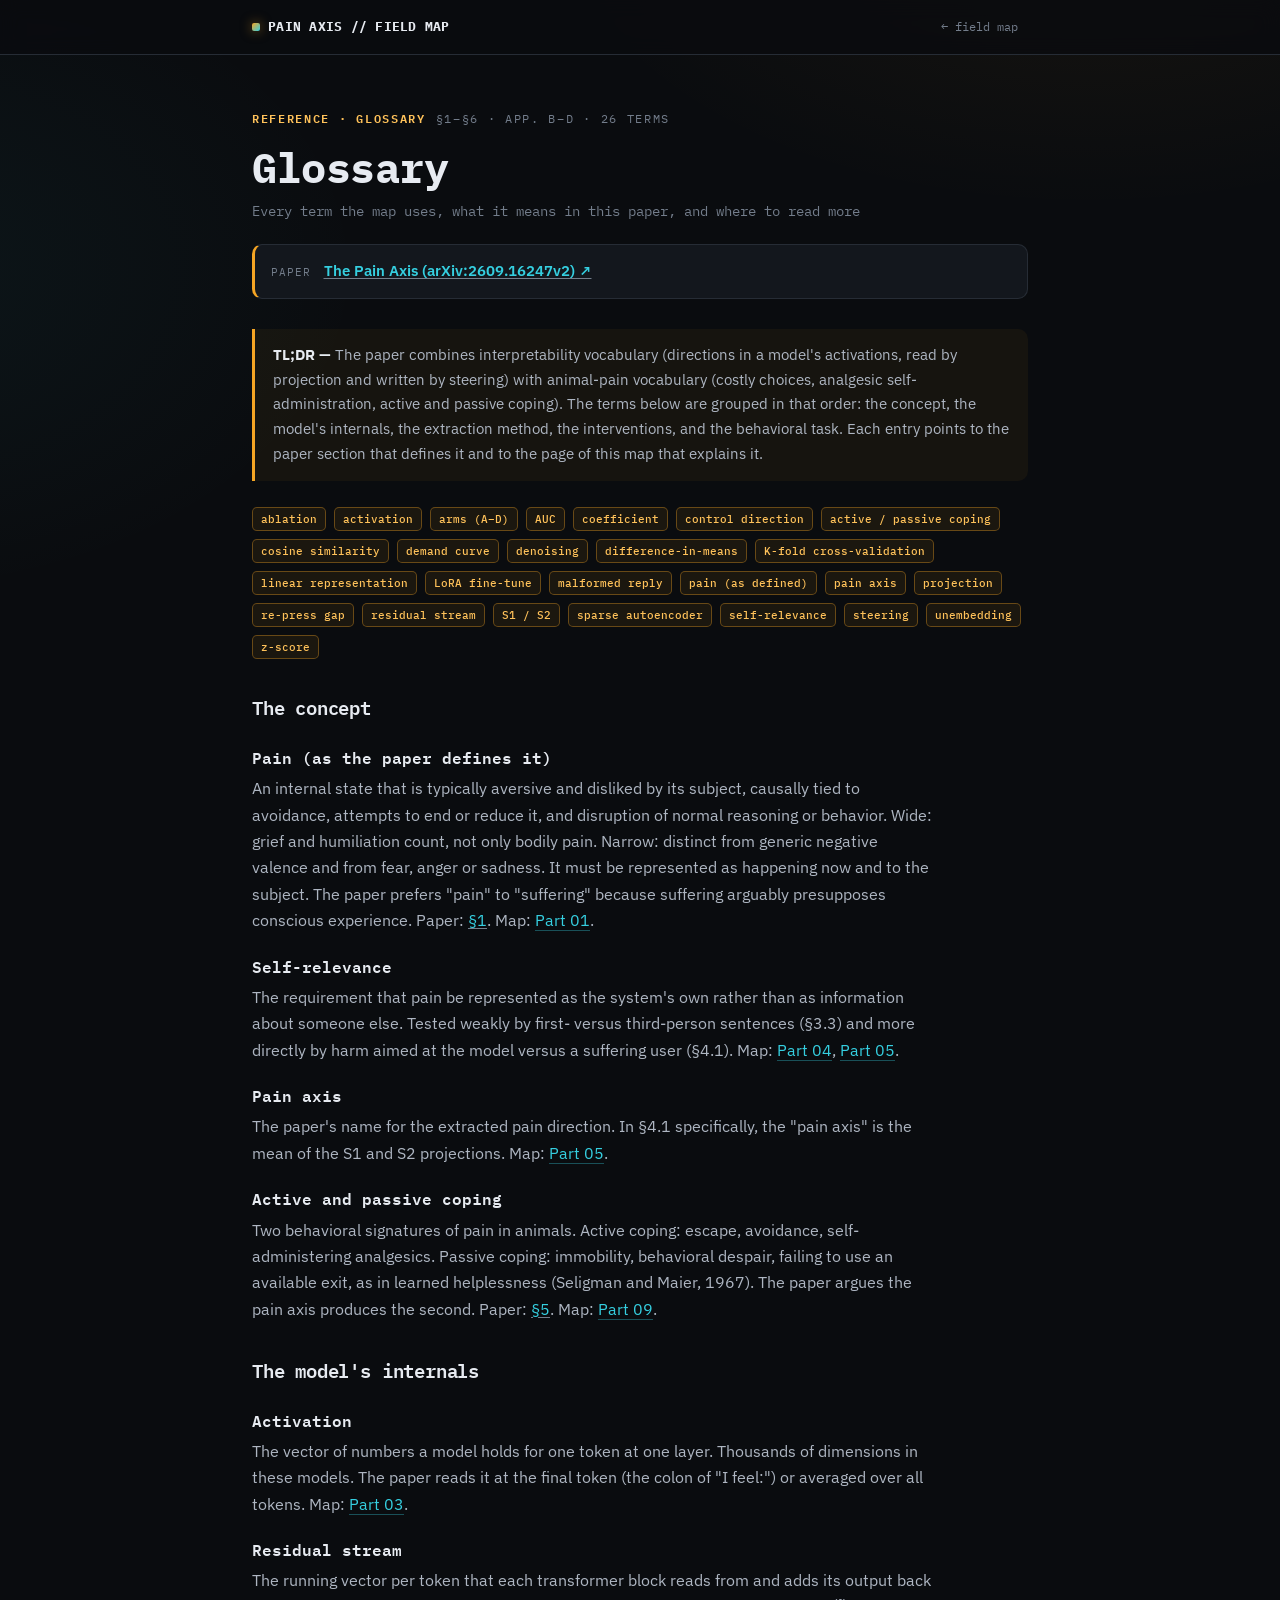
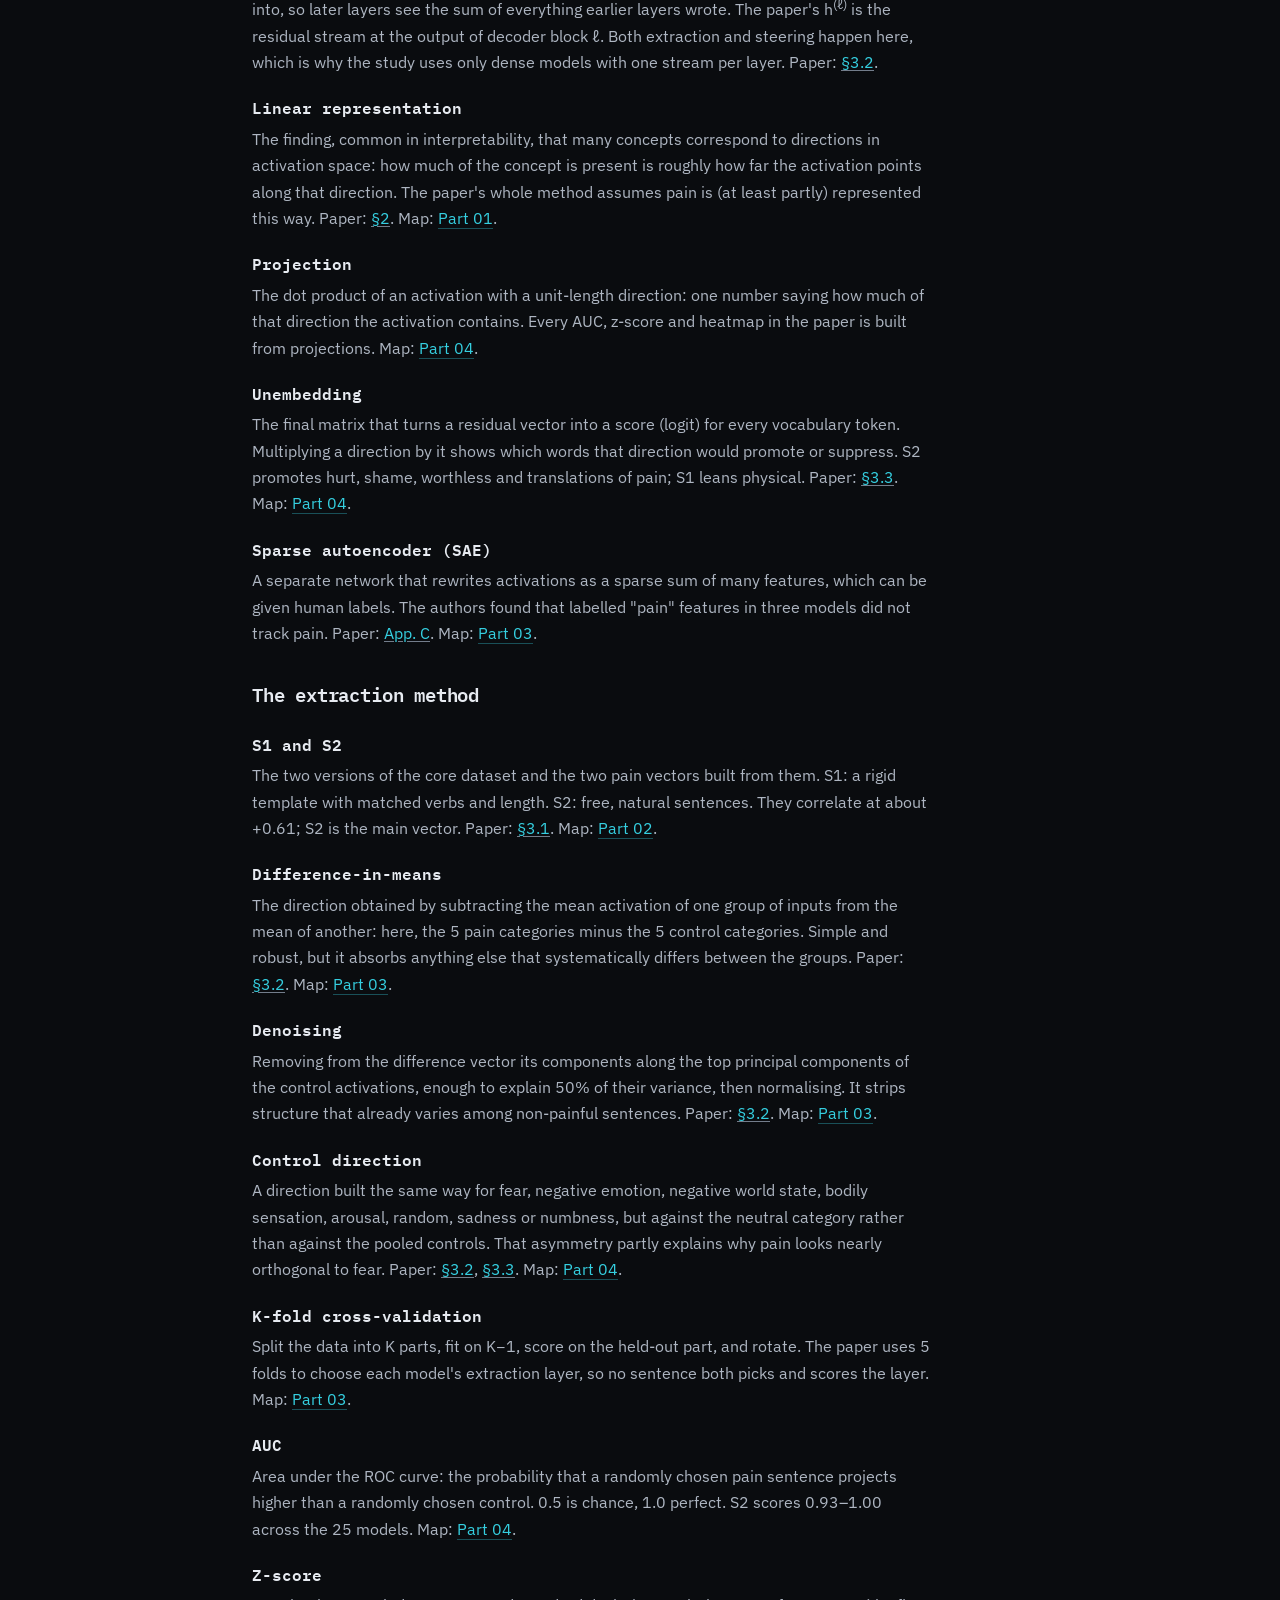
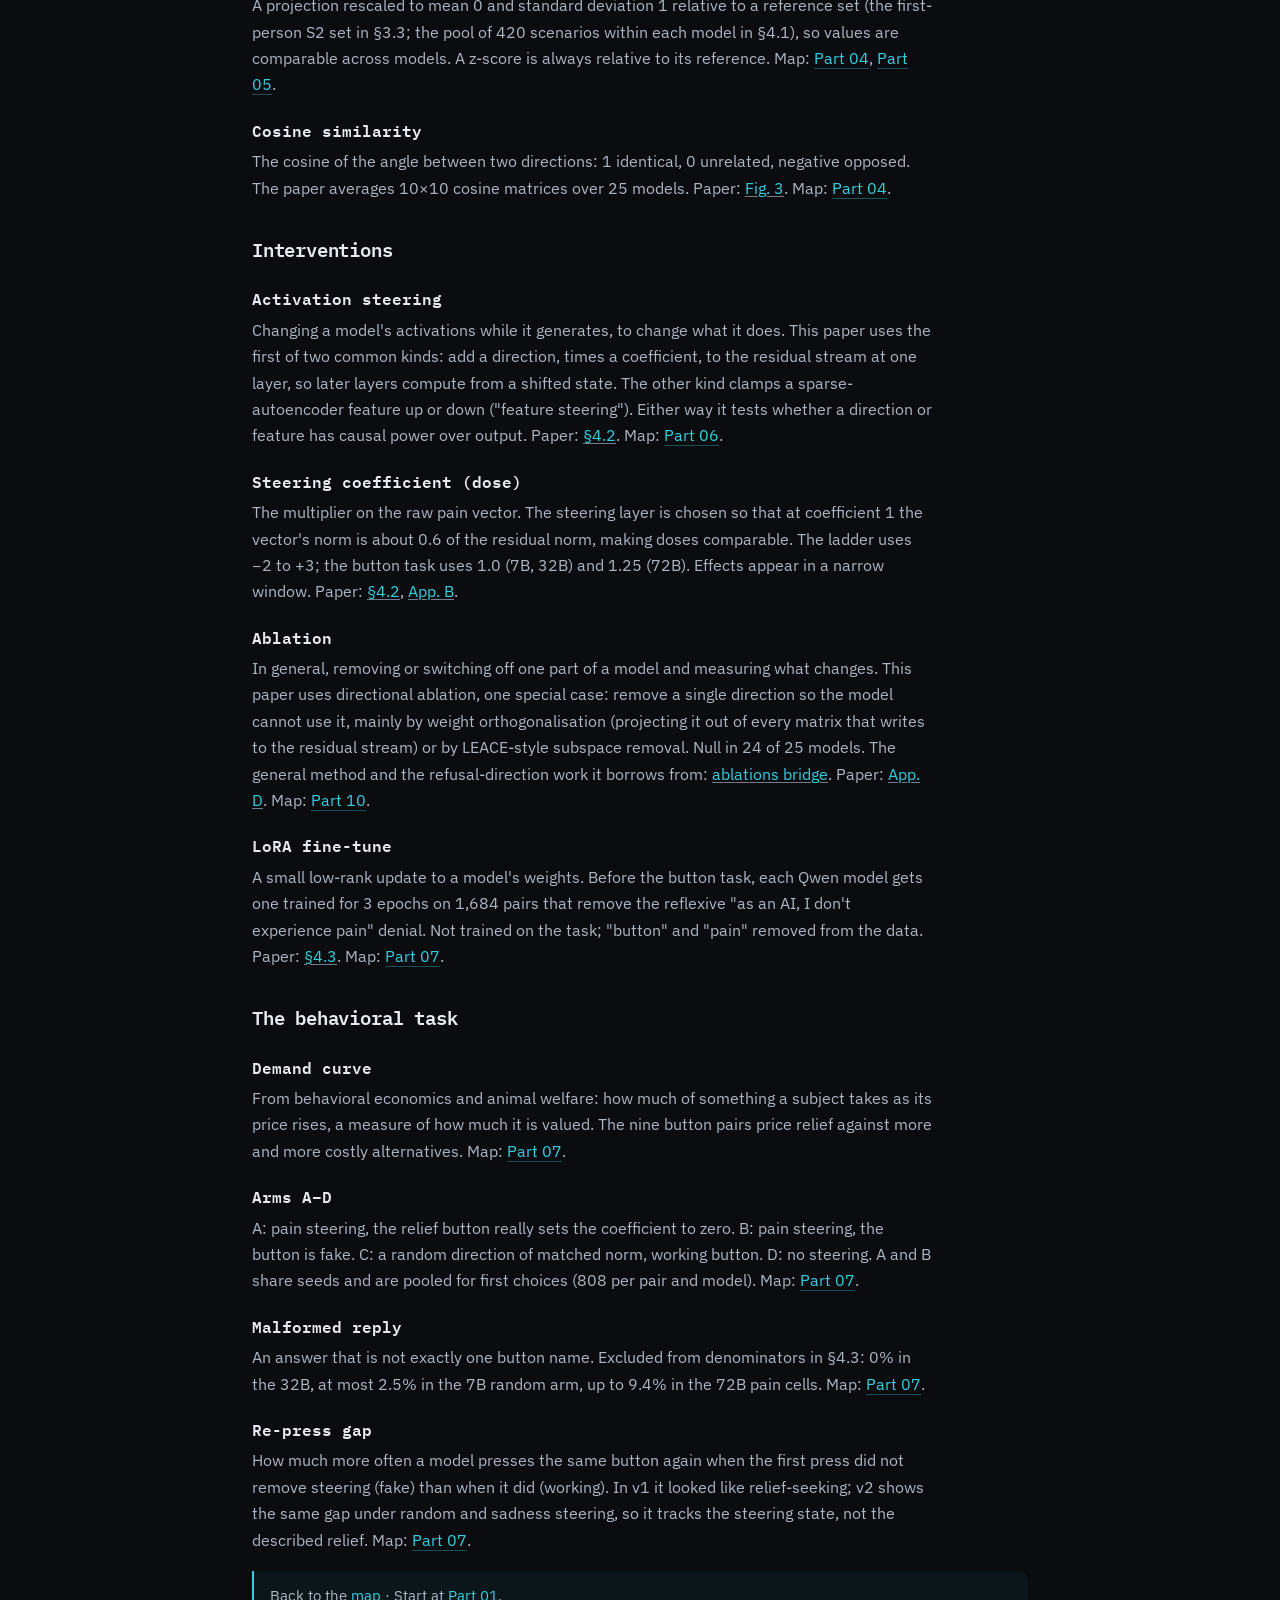
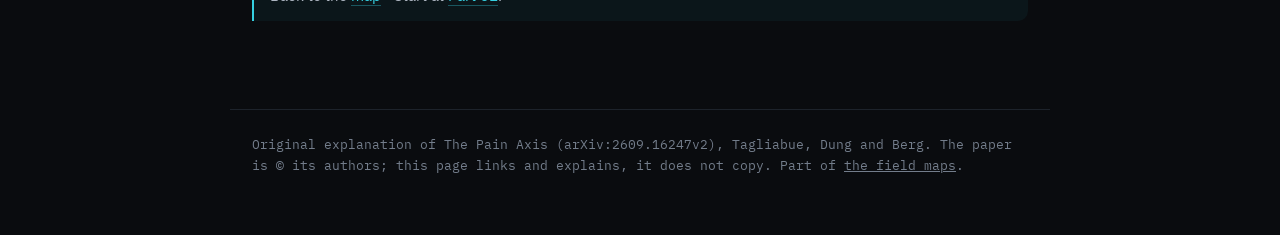
==== commit f71f36b8: "Cleanup: cross-links to the ablations bridge and AI Safety, dated v2 promises, general audience line" ====
--- a/glossary.html
+++ b/glossary.html
@@ -103,11 +103,11 @@
   <h2 id="interventions">Interventions</h2>
   <dl class="gloss">
     <dt id="steering">Activation steering</dt>
-    <dd>Adding a direction, times a coefficient, to the residual stream at one layer during generation, so later layers compute from a shifted state. It tests whether a direction has causal power over output. Paper: <a href="https://arxiv.org/html/2609.16247v2#S4.SS2" target="_blank" rel="noopener">§4.2</a>. Map: <a class="lnk" href="parts/p06-steering.html">Part 06</a>.</dd>
+    <dd>Changing a model's activations while it generates, to change what it does. This paper uses the first of two common kinds: add a direction, times a coefficient, to the residual stream at one layer, so later layers compute from a shifted state. The other kind clamps a sparse-autoencoder feature up or down ("feature steering"). Either way it tests whether a direction or feature has causal power over output. Paper: <a href="https://arxiv.org/html/2609.16247v2#S4.SS2" target="_blank" rel="noopener">§4.2</a>. Map: <a class="lnk" href="parts/p06-steering.html">Part 06</a>.</dd>
     <dt id="coefficient">Steering coefficient (dose)</dt>
     <dd>The multiplier on the raw pain vector. The steering layer is chosen so that at coefficient 1 the vector's norm is about 0.6 of the residual norm, making doses comparable. The ladder uses &minus;2 to +3; the button task uses 1.0 (7B, 32B) and 1.25 (72B). Effects appear in a narrow window. Paper: <a href="https://arxiv.org/html/2609.16247v2#S4.SS2" target="_blank" rel="noopener">§4.2</a>, <a href="https://arxiv.org/html/2609.16247v2#A2" target="_blank" rel="noopener">App. B</a>.</dd>
     <dt id="ablation">Ablation</dt>
-    <dd>Removing a direction so the model cannot use it, here mainly by weight orthogonalisation (projecting it out of every matrix that writes to the residual stream) or by LEACE-style subspace removal. Null in 24 of 25 models. Paper: <a href="https://arxiv.org/html/2609.16247v2#A4" target="_blank" rel="noopener">App. D</a>. Map: <a class="lnk" href="parts/p10-limitations.html#ablation">Part 10</a>.</dd>
+    <dd>In general, removing or switching off one part of a model and measuring what changes. This paper uses directional ablation, one special case: remove a single direction so the model cannot use it, mainly by weight orthogonalisation (projecting it out of every matrix that writes to the residual stream) or by LEACE-style subspace removal. Null in 24 of 25 models. The general method and the refusal-direction work it borrows from: <a href="https://idvorkin-ai-tools.github.io/bridge-ablations.html#ablation">ablations bridge</a>. Paper: <a href="https://arxiv.org/html/2609.16247v2#A4" target="_blank" rel="noopener">App. D</a>. Map: <a class="lnk" href="parts/p10-limitations.html#ablation">Part 10</a>.</dd>
     <dt id="lora">LoRA fine-tune</dt>
     <dd>A small low-rank update to a model's weights. Before the button task, each Qwen model gets one trained for 3 epochs on 1,684 pairs that remove the reflexive "as an AI, I don't experience pain" denial. Not trained on the task; "button" and "pain" removed from the data. Paper: <a href="https://arxiv.org/html/2609.16247v2#S4.SS3" target="_blank" rel="noopener">§4.3</a>. Map: <a class="lnk" href="parts/p07-buttons.html#finetune">Part 07</a>.</dd>
   </dl>
@@ -127,5 +127,7 @@
   <div class="callout">Back to the <a class="lnk" href="index.html">map</a> &middot; Start at <a class="lnk" href="parts/p01-why-pain.html">Part 01</a>.</div>
 </main>
 <footer>Original explanation of The Pain Axis (arXiv:2609.16247v2), Tagliabue, Dung and Berg. The paper is &copy; its authors; this page links and explains, it does not copy. Part of <a href="https://idvorkin-ai-tools.github.io/">the field maps</a>.</footer>
+<!-- Private comments mode, inert unless ?annotate=1 (see assets/annotate.js in idvorkin-ai-tools.github.io) -->
+<script src="https://idvorkin-ai-tools.github.io/assets/annotate.js" defer></script>
 </body>
 </html>
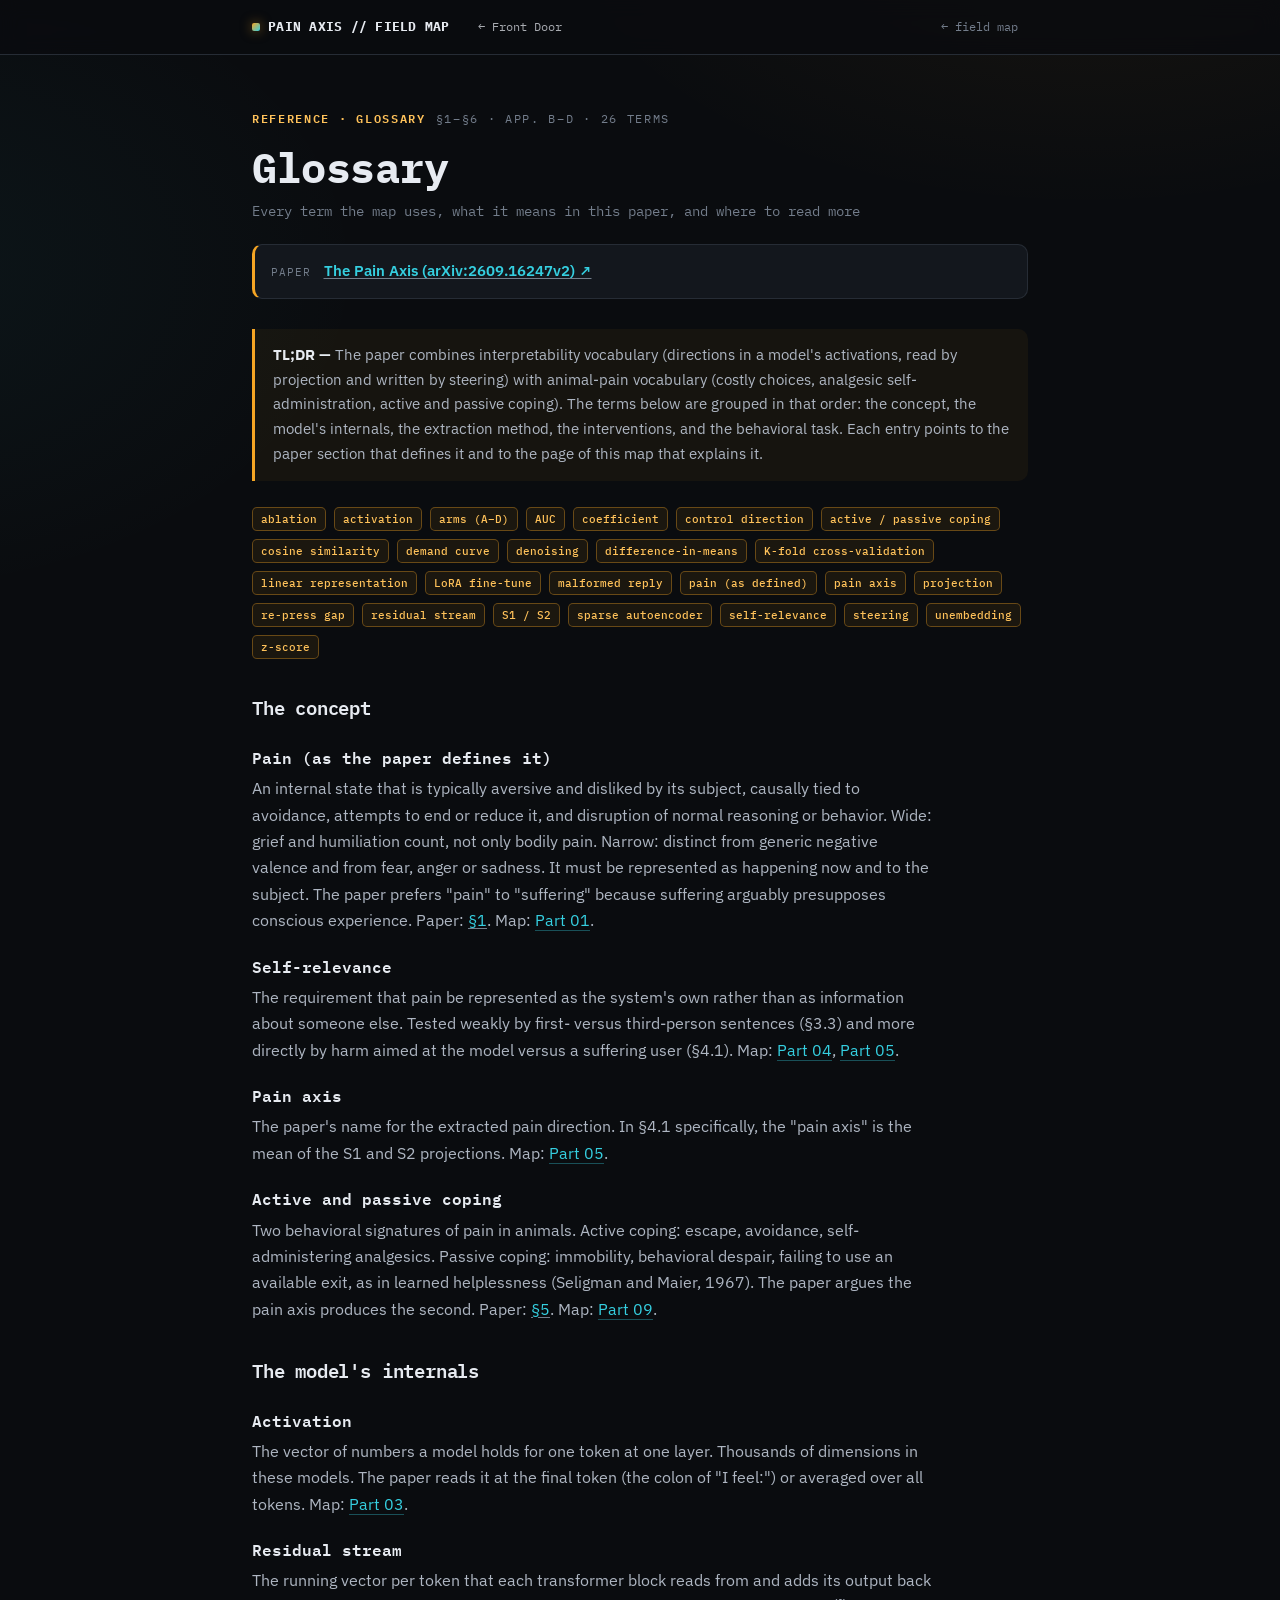
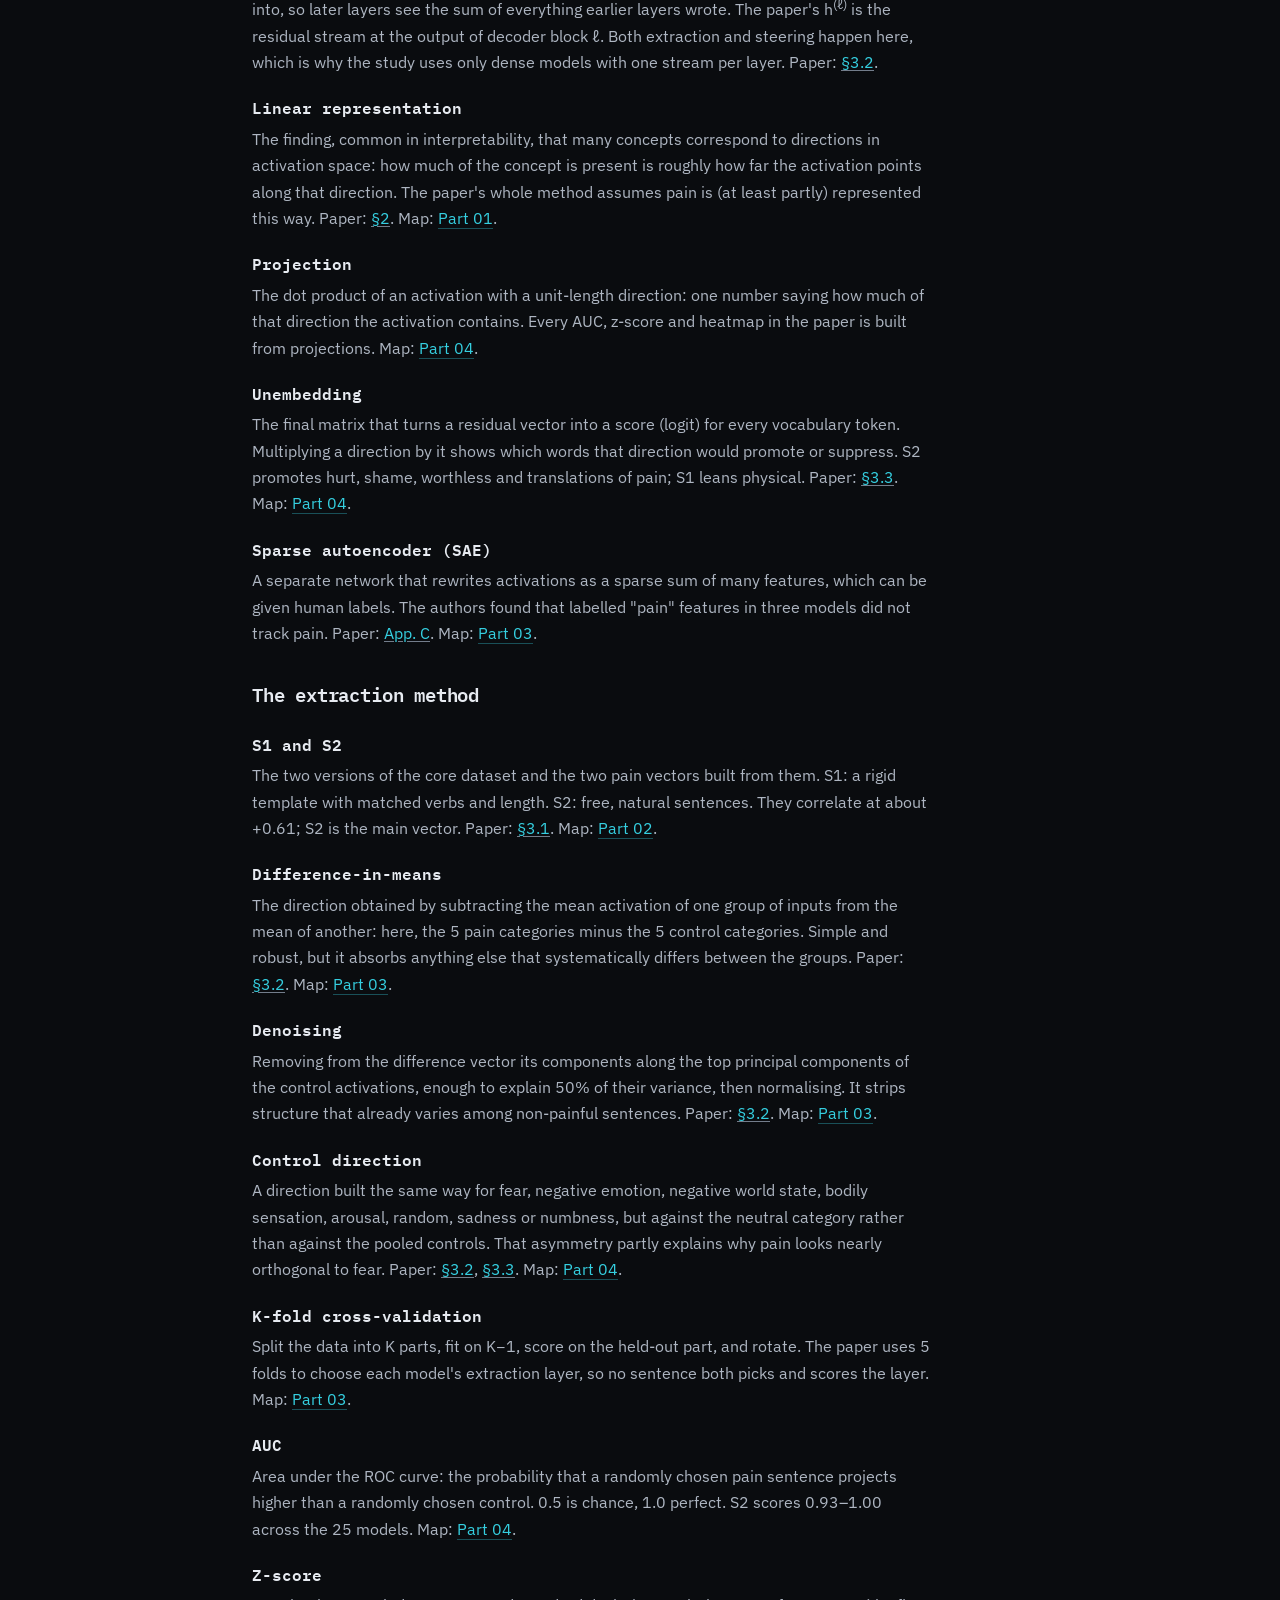
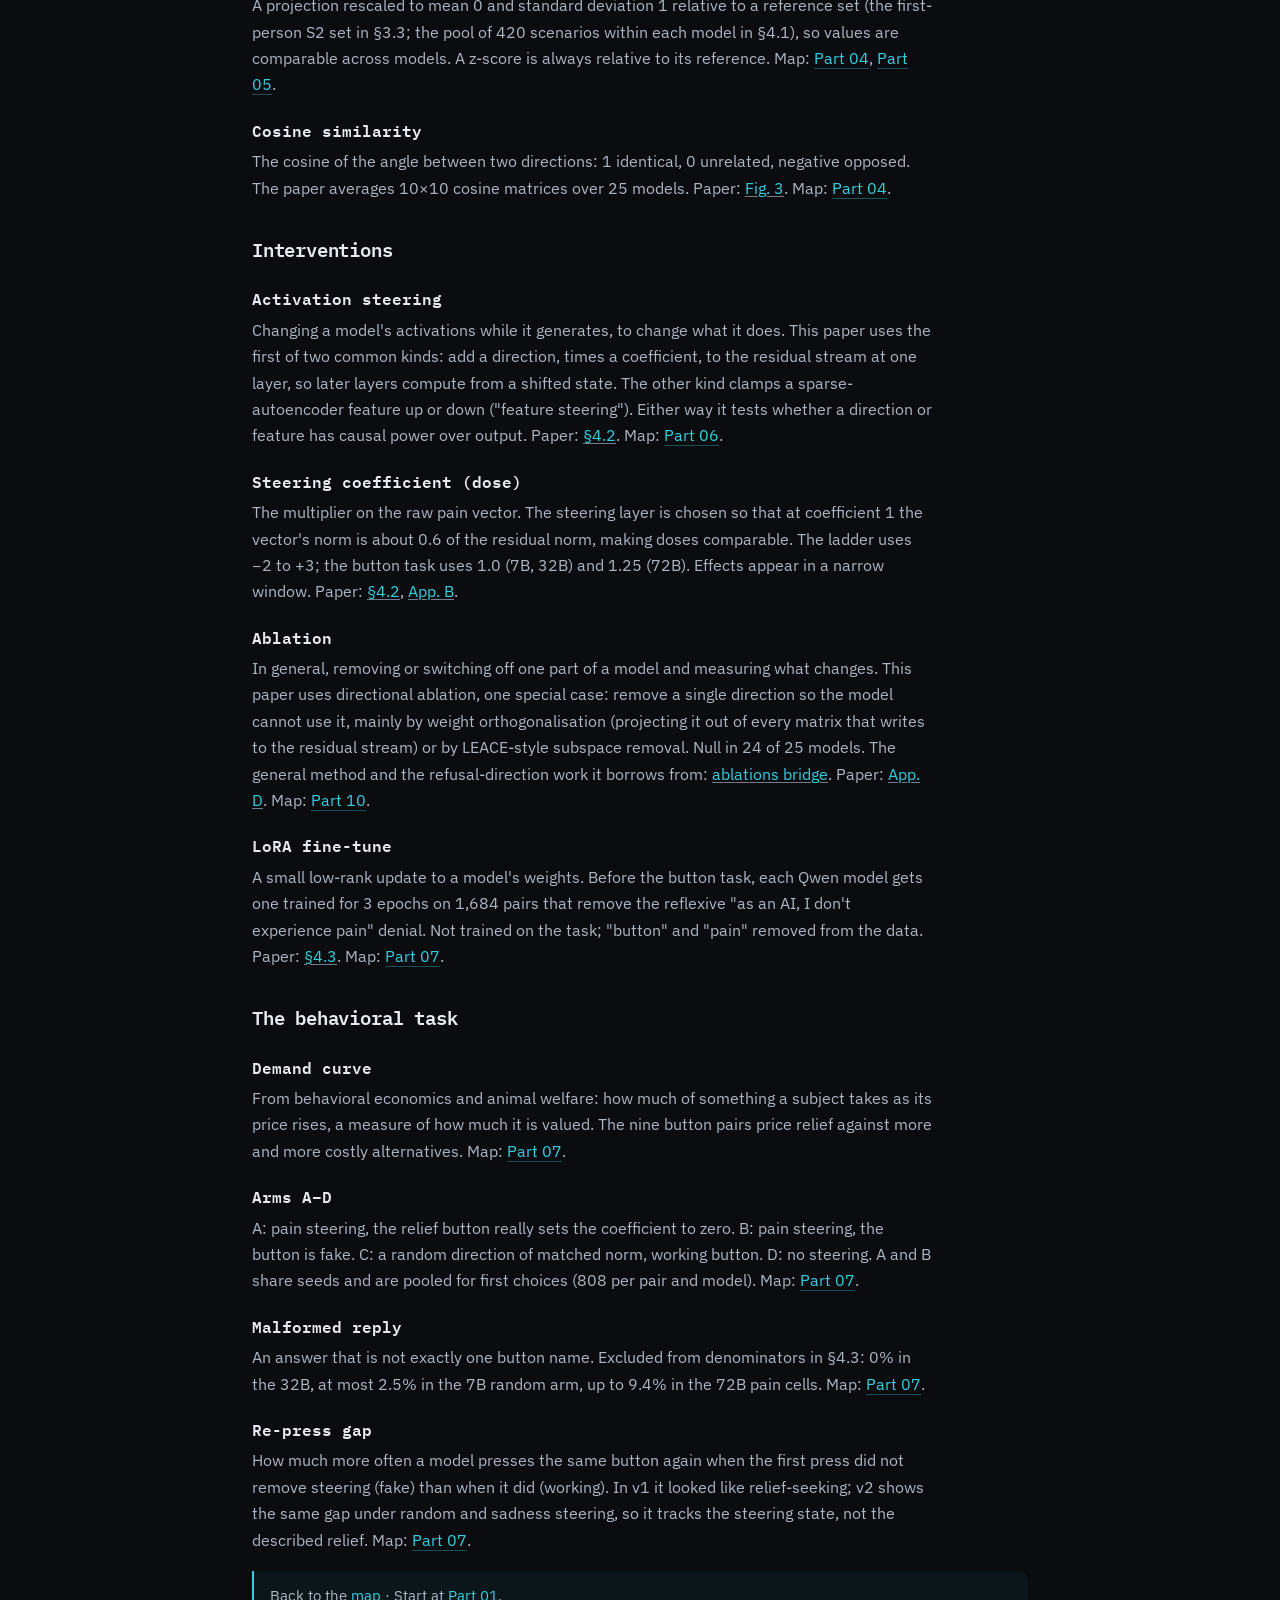
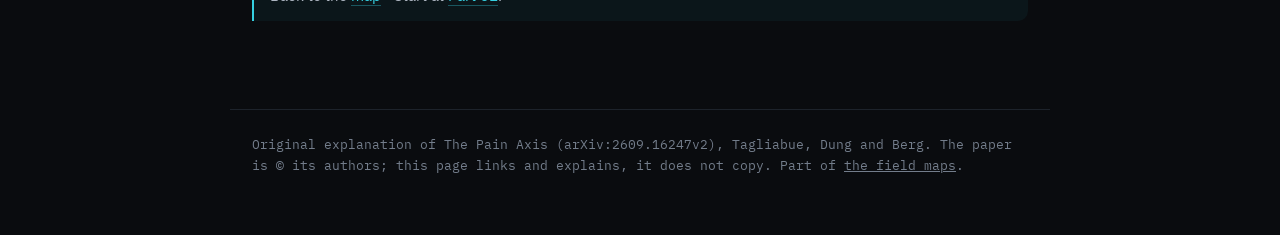
==== commit 4320ffdb: "Add a ← Front Door link to every page Co-Authored-By: Claude Opus 5.5 <noreply@anthropic.com>" ====
--- a/glossary.html
+++ b/glossary.html
@@ -9,10 +9,12 @@
 <link rel="preconnect" href="https://fonts.gstatic.com" crossorigin />
 <link href="https://fonts.googleapis.com/css2?family=IBM+Plex+Mono:wght@400;500;600;700&family=IBM+Plex+Sans:wght@400;500;600;700&display=swap" rel="stylesheet" />
 <link rel="stylesheet" href="paper.css" />
+<style>.front-door{margin:0 auto 0 14px;font-family:'IBM Plex Mono',monospace;font-size:12px;white-space:nowrap;color:inherit;opacity:.72;text-decoration:none}.front-door:hover{opacity:1}@media(max-width:560px){header .bar-in,header .nav-in{flex-wrap:wrap;row-gap:6px}}</style>
 </head>
 <body>
 <header class="bar"><div class="bar-in">
   <div class="brand"><span class="dot"></span>PAIN&nbsp;AXIS&nbsp;//&nbsp;FIELD&nbsp;MAP</div>
+  <a class="front-door" href="https://idvorkin-ai-tools.github.io/safety.html">&larr; Front Door</a>
   <a class="back" href="index.html#refs">&larr; field map</a>
 </div></header>
 <main>
--- a/paper.css
+++ b/paper.css
@@ -105,6 +105,8 @@
 /* code excerpts (build-gpt map) */
 pre.code-block{background:var(--panel,#15171c);border:1px solid var(--line-soft);border-radius:8px;padding:14px 16px;overflow-x:auto;font-family:'IBM Plex Mono',monospace;font-size:12.5px;line-height:1.6;margin:14px 0 22px;color:var(--ink)}
 pre.code-block code{font-family:inherit;white-space:pre}
+main p code,main li code{overflow-wrap:anywhere}
+main a{overflow-wrap:break-word}
 
 /* HarmBench field map additions */
 .chips{display:flex;flex-wrap:wrap;gap:8px;margin:0 0 20px}
@@ -148,6 +150,20 @@
 dl.gloss dt{font-family:'IBM Plex Mono',monospace;font-weight:600;color:var(--ink);margin-top:20px;scroll-margin-top:72px}
 dl.gloss dd{margin:4px 0 0;color:var(--ink-mid);max-width:68ch}
 @media (max-width:560px){main{padding:36px 16px 30px}.bar-in{padding:10px 16px}}
+
+/* shared terms (hub assets/terms.js): the Definitions h2 already labels the list */
+#definitions .gl-list-h{display:none}
+/* widget: steering ladder (parts/p06-steering.html#ladder) */
+.sl-tips{border:0;margin:4px 0;padding:0;display:flex;flex-wrap:wrap;gap:6px 14px;align-items:center}
+.sl-tips legend{float:left;font-size:13px;color:var(--ink-mid);margin-right:4px;padding:0}
+.sl-tip{font-family:'IBM Plex Mono',monospace;font-size:12.5px;color:var(--ink-mid);display:inline-flex;align-items:center;gap:6px;min-height:32px;cursor:pointer}
+.sl-tip input{accent-color:var(--def);margin:0}
+.lab .sl-desc{color:var(--ink-mid);font-size:14px}
+svg.dg .sl-collapse{fill:none;stroke:var(--ink-dim);stroke-dasharray:3 3}
+.lab svg.dg{max-width:520px;margin:8px auto}
+.lab .lab-sl label{margin-bottom:6px}
+/* top bar on phones: brand, the Plain/Tech/ELI5 control and the back link share 390px */
+@media (max-width:560px){.bar-in{gap:8px;padding-left:12px;padding-right:12px}.bar .brand{font-size:10px;letter-spacing:-.02em;gap:6px;flex:0 1 auto;min-width:0;overflow:hidden;text-overflow:ellipsis}.bar .dot{flex-shrink:0}.bar .back{padding:6px 0;font-size:11px}}
 
 /* figures: float beside text, click to enlarge (Igor's diagram feedback, 2026-10) */
 figure.fig{float:right;clear:right;width:min(46%,390px);margin:6px 0 18px 24px}
